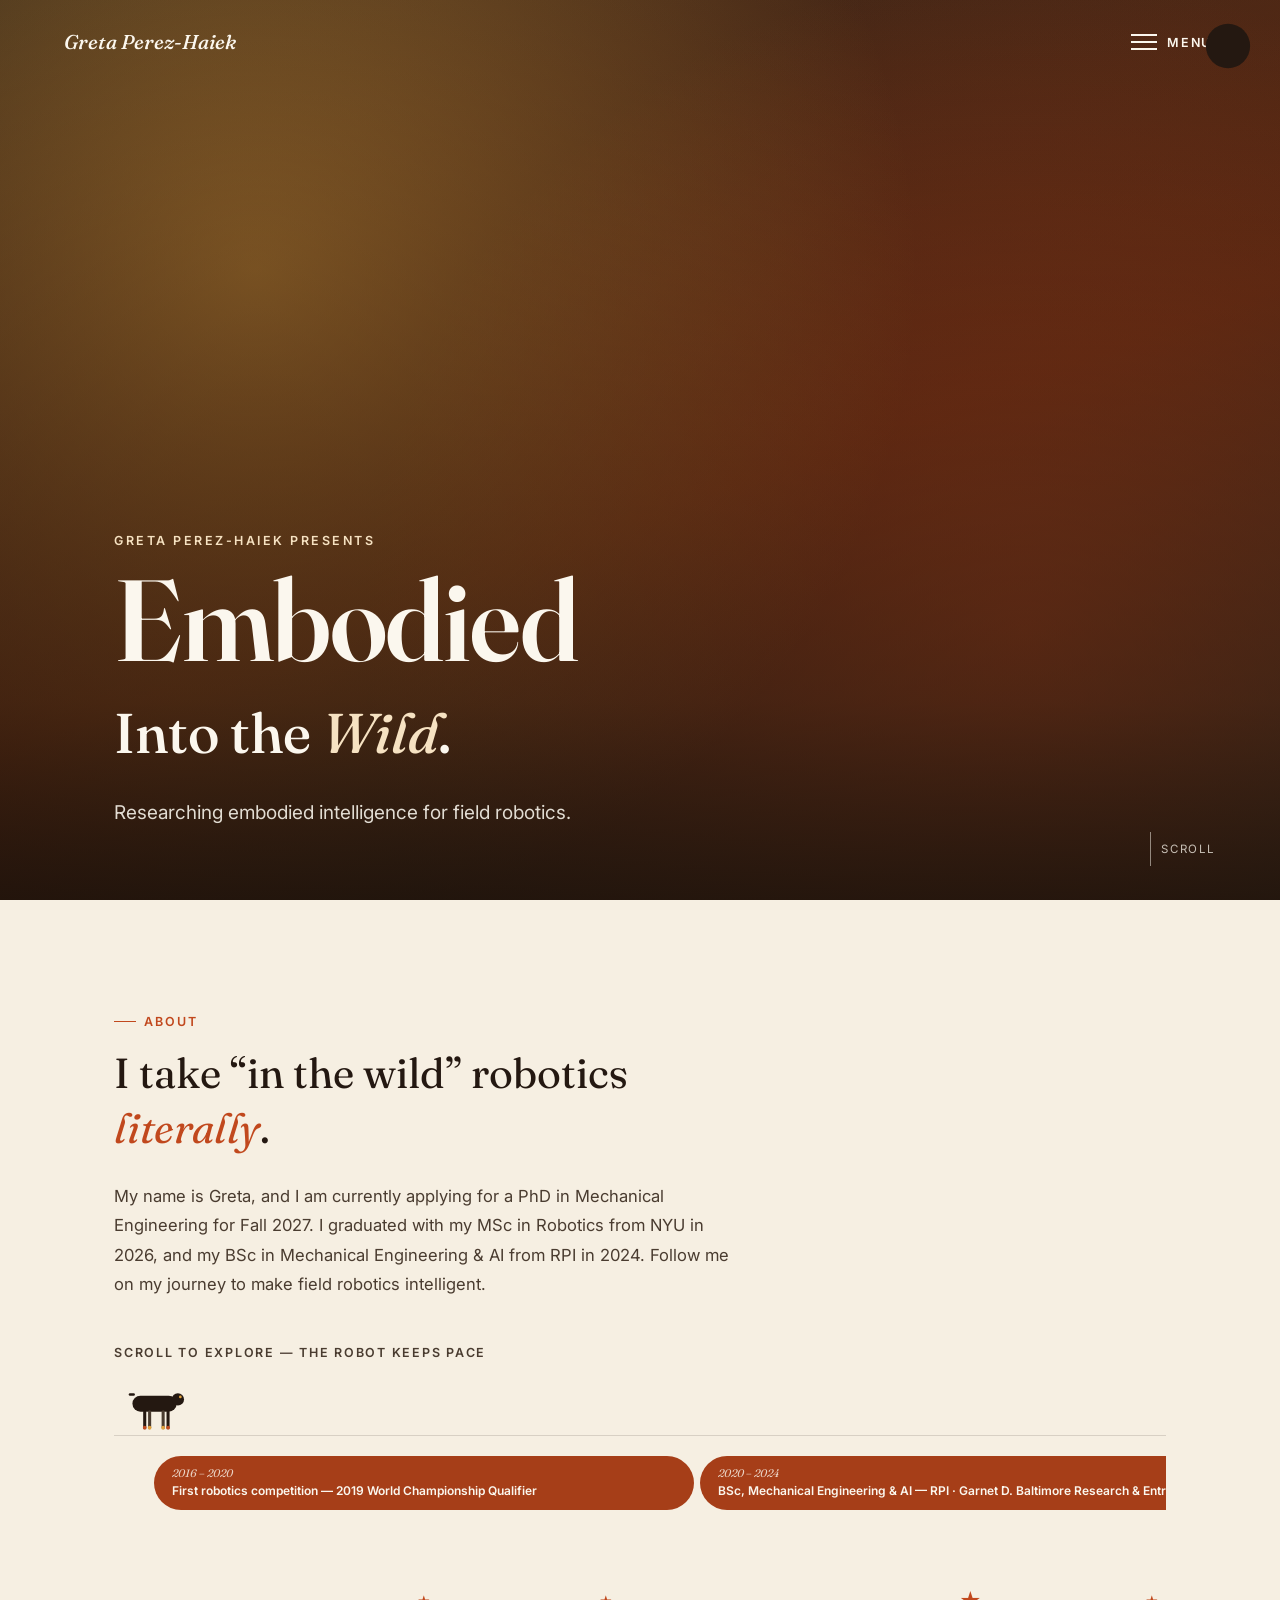
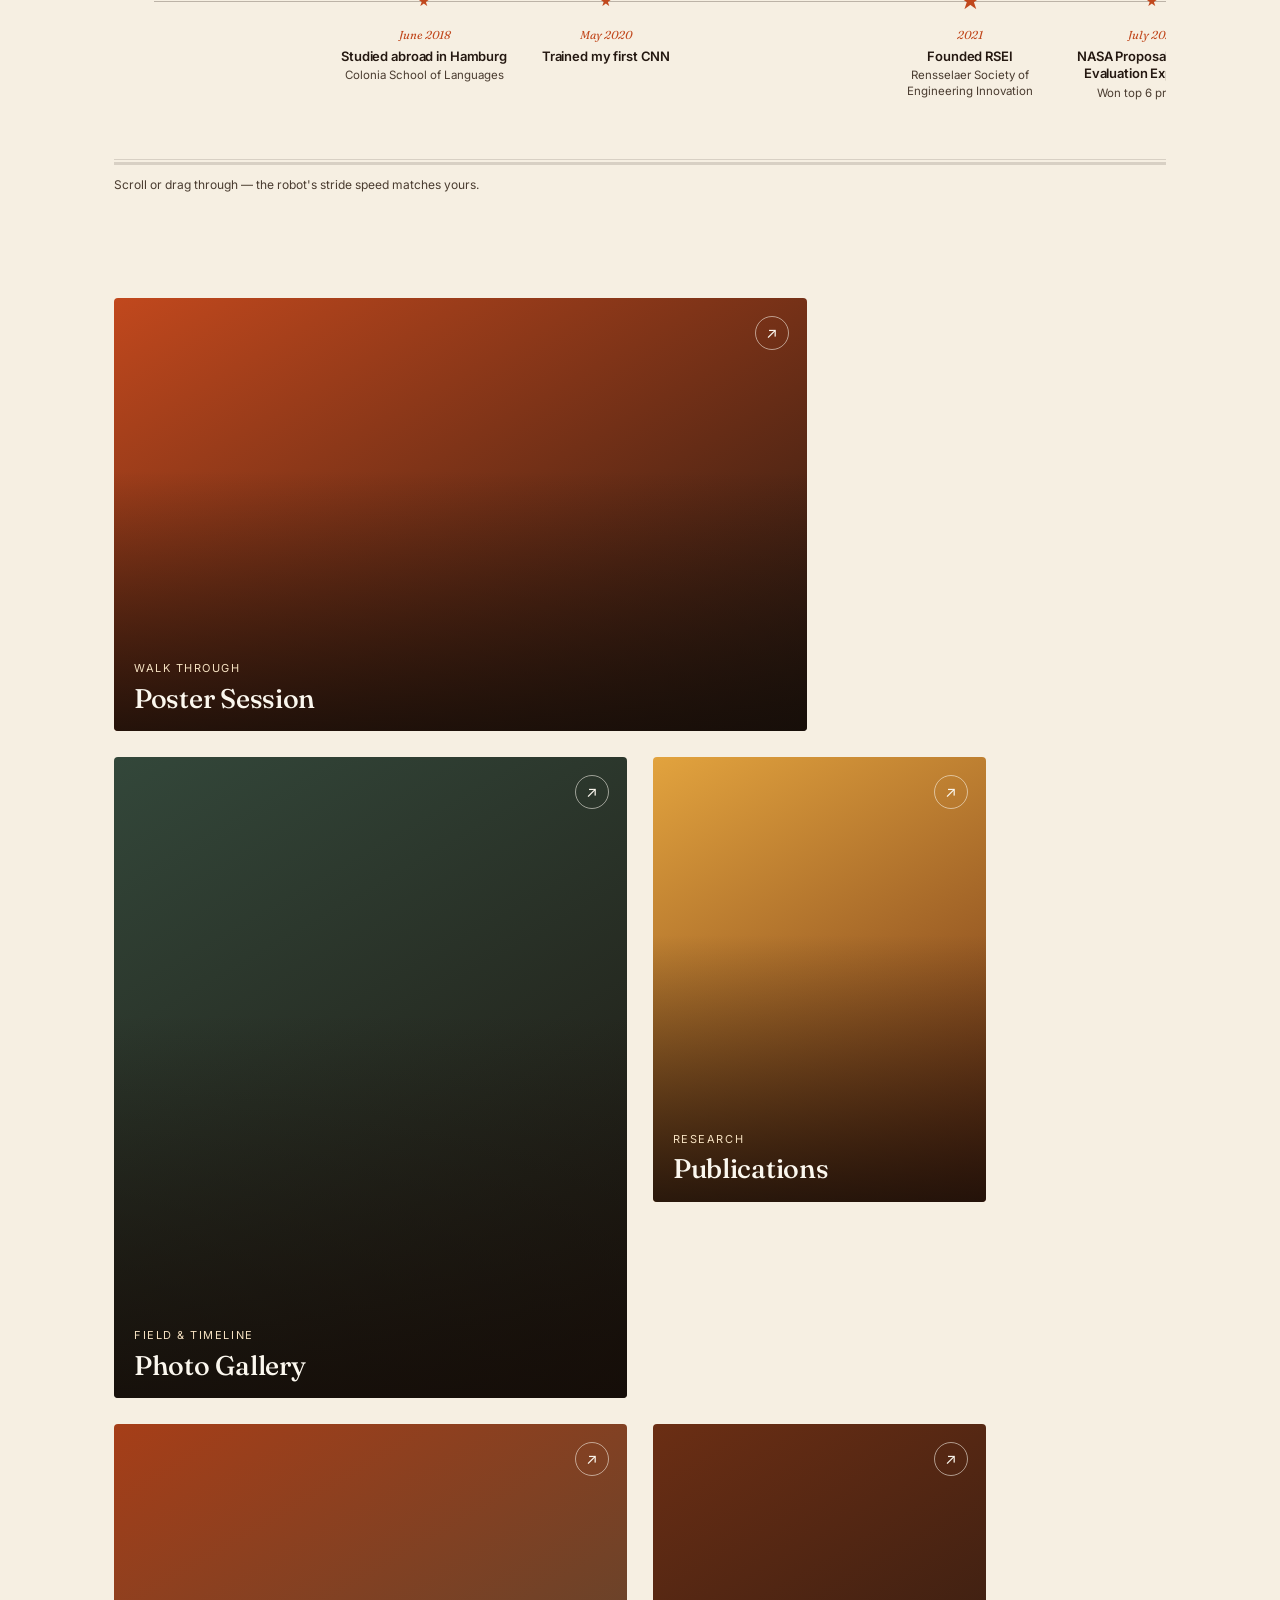
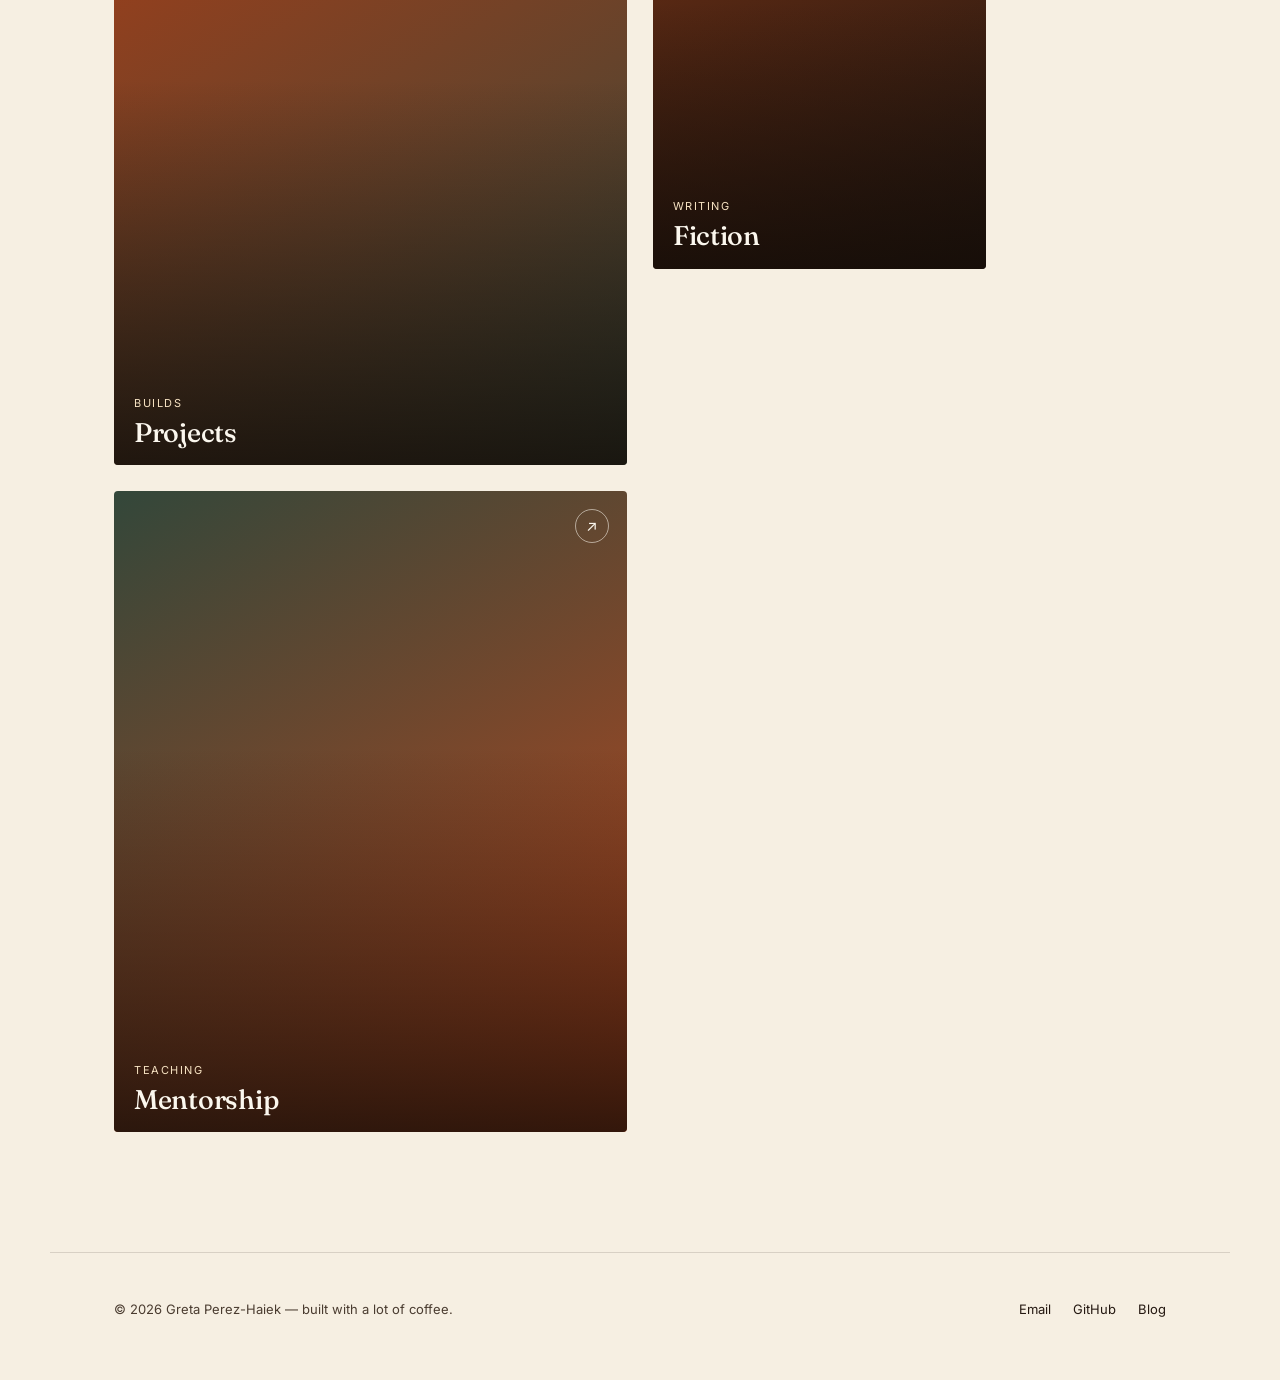
==== index.html @ b145aa8b "Remove research-focus sentence from About bio paragraph" ====
<!doctype html>
<html lang="en">
<head>
<meta charset="utf-8" />
<meta name="viewport" content="width=device-width, initial-scale=1" />
<title>Greta Perez-Haiek — Robotics &amp; Art</title>
<meta name="description" content="Robotics engineer and artist. Poster session, publications, projects, fiction, mentorship, and a field-photo timeline." />
<link rel="preconnect" href="https://fonts.googleapis.com" />
<link rel="preconnect" href="https://fonts.gstatic.com" crossorigin />
<link href="https://fonts.googleapis.com/css2?family=Fraunces:ital,opsz,wght@0,9..144,300;0,9..144,500;0,9..144,600;1,9..144,400;1,9..144,500&family=Inter:wght@400;500;600&display=swap" rel="stylesheet" />
<link rel="stylesheet" href="assets/css/style.css" />
</head>
<body class="on-dark">

  <header class="topbar">
    <a class="wordmark" href="index.html">Greta Perez-Haiek</a>
    <button class="menu-btn" aria-label="Toggle menu">
      <span class="bars"><span></span><span></span><span></span></span>
      Menu
    </button>
  </header>

  <nav class="overlay-nav" aria-label="Primary">
    <ul class="overlay-nav-list">
      <li><a href="index.html"><span class="num">01</span> Home</a></li>
      <li><a href="poster-session.html"><span class="num">02</span> Poster Session</a></li>
      <li><a href="publications.html"><span class="num">03</span> Publications</a></li>
      <li><a href="projects.html"><span class="num">04</span> Projects</a></li>
      <li><a href="fiction.html"><span class="num">05</span> Fiction</a></li>
      <li><a href="mentorship.html"><span class="num">06</span> Mentorship</a></li>
      <li><a href="blog.html"><span class="num">07</span> Blog</a></li>
      <li><a href="gallery.html"><span class="num">08</span> Photo Gallery</a></li>
    </ul>
    <div class="overlay-nav-foot">
      <span>&copy; <span class="js-year"></span> Greta Perez-Haiek</span>
      <a href="mailto:greta.perezhaiek@gmail.com">greta.perezhaiek@gmail.com</a>
    </div>
  </nav>

  <section class="hero">
    <div class="hero-bg">
      <!-- Drop your action reel in at assets/video/reel.mp4 and it plays automatically.
           Until then, an animated placeholder gradient fills this space.
           See assets/video/README.md for specs. -->
      <video autoplay muted loop playsinline poster="assets/img/hero-poster.jpg">
        <source src="assets/video/reel.mp4" type="video/mp4" />
      </video>
      <div class="kenburns"></div>
    </div>
    <div class="hero-inner">
      <div class="hero-eyebrow">Greta Perez-Haiek presents</div>
      <h1 class="hero-embodied">Embodied</h1>
      <p class="hero-cycle-line">Into the <span class="cycle-word" data-words="Wild,Deep,Past,Future">Wild</span>.</p>
      <p class="hero-sub">Researching embodied intelligence for field robotics.</p>
    </div>
    <div class="scroll-cue"><span class="line"></span> Scroll</div>
  </section>

  <section class="statement">
    <div class="eyebrow reveal">About</div>
    <blockquote class="reveal">
      I take &ldquo;in the wild&rdquo; robotics <em>literally</em>.
    </blockquote>
    <p class="statement-body reveal">
      My name is Greta, and I am currently applying for a PhD in Mechanical Engineering for Fall 2027.
      I graduated with my MSc in Robotics from NYU in 2026, and my BSc in Mechanical
      Engineering &amp; AI from RPI in 2024. Follow me on my journey to make field robotics intelligent.
    </p>
    <div class="tl-caption reveal">Scroll to explore — the robot keeps pace</div>

    <div class="h-timeline reveal">
      <div class="robot-lane" aria-hidden="true">
        <div class="robot-pos" id="tl-robot-pos">
          <svg class="robot" id="tl-robot" viewBox="0 0 140 80" width="86" height="50">
            <rect class="rb-torso" x="30" y="20" width="72" height="26" rx="13"></rect>
            <circle class="rb-head" cx="104" cy="26" r="10"></circle>
            <circle class="rb-eye" cx="108" cy="22" r="2.2"></circle>
            <rect class="rb-antenna" x="24" y="16" width="10" height="4" rx="2"></rect>
            <g class="rb-leg rb-leg-1" style="transform-origin:50px 46px">
              <line x1="50" y1="46" x2="50" y2="72"></line>
              <circle class="rb-foot" cx="50" cy="72" r="3"></circle>
            </g>
            <g class="rb-leg rb-leg-2" style="transform-origin:88px 46px">
              <line x1="88" y1="46" x2="88" y2="72"></line>
              <circle class="rb-foot" cx="88" cy="72" r="3"></circle>
            </g>
            <g class="rb-leg rb-leg-3" style="transform-origin:58px 46px">
              <line x1="58" y1="46" x2="58" y2="72"></line>
              <circle class="rb-foot rb-foot-dim" cx="58" cy="72" r="3"></circle>
            </g>
            <g class="rb-leg rb-leg-4" style="transform-origin:80px 46px">
              <line x1="80" y1="46" x2="80" y2="72"></line>
              <circle class="rb-foot rb-foot-dim" cx="80" cy="72" r="3"></circle>
            </g>
          </svg>
        </div>
      </div>

      <div class="h-scroll" id="tl-hscroll" tabindex="0" aria-label="Career timeline — scroll horizontally">
        <div class="h-track">
          <div class="ht-axis-line"></div>

          <div class="ht-phase" style="grid-column:1 / span 3">
            <span class="ht-phase-date">2016 – 2020</span>
            First robotics competition — 2019 World Championship Qualifier
          </div>

          <span class="ht-dot" style="grid-column:2">&#9733;</span>
          <div class="ht-copy" style="grid-column:2">
            <span class="ht-date">June 2018</span>
            <h4 class="ht-title">Studied abroad in Hamburg</h4>
            <p class="ht-note">Colonia School of Languages</p>
          </div>

          <span class="ht-dot" style="grid-column:3">&#9733;</span>
          <div class="ht-copy" style="grid-column:3">
            <span class="ht-date">May 2020</span>
            <h4 class="ht-title">Trained my first CNN</h4>
          </div>

          <div class="ht-phase" style="grid-column:4 / span 6">
            <span class="ht-phase-date">2020 – 2024</span>
            BSc, Mechanical Engineering &amp; AI — RPI · Garnet D. Baltimore Research &amp; Entrepreneurship Scholar
          </div>

          <span class="ht-dot is-star-lg" style="grid-column:5">&#9733;</span>
          <div class="ht-copy" style="grid-column:5">
            <span class="ht-date">2021</span>
            <h4 class="ht-title">Founded RSEI</h4>
            <p class="ht-note">Rensselaer Society of Engineering Innovation</p>
          </div>

          <span class="ht-dot" style="grid-column:6">&#9733;</span>
          <div class="ht-copy" style="grid-column:6">
            <span class="ht-date">July 2021</span>
            <h4 class="ht-title">NASA Proposal Writing &amp; Evaluation Experience</h4>
            <p class="ht-note">Won top 6 proposals</p>
          </div>

          <span class="ht-dot" style="grid-column:7">&#9733;</span>
          <div class="ht-copy" style="grid-column:7">
            <span class="ht-date">Jan 2022 – Dec 2023</span>
            <h4 class="ht-title">Undergrad Researcher</h4>
            <p class="ht-note">Rensselaer Center for Modelling, Simulation &amp; Imaging in Medicine</p>
          </div>

          <span class="ht-dot is-star-sm" style="grid-column:8">&#9733;</span>
          <div class="ht-copy" style="grid-column:8">
            <span class="ht-date">2022</span>
            <h4 class="ht-title">RSEI Presidency</h4>
          </div>

          <span class="ht-dot" style="grid-column:9">&#9733;</span>
          <div class="ht-copy" style="grid-column:9">
            <span class="ht-date">Jan – May 2023</span>
            <h4 class="ht-title">Studied abroad in Barcelona</h4>
            <p class="ht-note">Robotics Intern, Institute for Advanced Architecture of Catalonia</p>
          </div>

          <div class="ht-phase" style="grid-column:10 / span 7">
            <span class="ht-phase-date">2024 – 2026</span>
            MSc, Robotics — NYU · HITEC / Ford Fund / Hispanic Fund Scholar. Applied Dynamics &amp; Optimization Lab ('24–25); Lab for Autonomous &amp; Intelligent Robotics ('26)
          </div>

          <span class="ht-dot" style="grid-column:11">&#9733;</span>
          <div class="ht-copy" style="grid-column:11">
            <span class="ht-date">Sept 2024</span>
            <h4 class="ht-title">NLP Data Scientist</h4>
            <p class="ht-note">StoryForge</p>
          </div>

          <span class="ht-dot" style="grid-column:12">&#9733;</span>
          <div class="ht-copy" style="grid-column:12">
            <span class="ht-date">2024</span>
            <h4 class="ht-title">Live-In Advisorship — RSEI</h4>
          </div>

          <div class="ht-phase lane2 is-ongoing" style="grid-column:13 / span 7">
            <span class="ht-phase-date">2024 – present</span>
            Alumni Board of Directors — RSEI
          </div>

          <span class="ht-dot is-emoji" style="grid-column:14">&#128214;</span>
          <div class="ht-copy" style="grid-column:14">
            <span class="ht-date">June 2025</span>
            <h4 class="ht-title">Worked at a bookstore</h4>
          </div>

          <span class="ht-dot" style="grid-column:15">&#9733;</span>
          <div class="ht-copy" style="grid-column:15">
            <span class="ht-date">June 2025</span>
            <h4 class="ht-title">Deep Tech Analyst</h4>
            <p class="ht-note">NYU Stern Endless Frontier Labs</p>
          </div>

          <span class="ht-dot" style="grid-column:16">&#9733;</span>
          <div class="ht-copy" style="grid-column:16">
            <span class="ht-date">Dec 2025</span>
            <h4 class="ht-title">NYU CREI Inauguration</h4>
            <p class="ht-note">Poster presentation</p>
          </div>

          <span class="ht-dot" style="grid-column:17">&#9733;</span>
          <div class="ht-copy" style="grid-column:17">
            <span class="ht-date">June 2026</span>
            <h4 class="ht-title">Malta</h4>
            <p class="ht-note">Intelligence for Marine Archaeology Mission</p>
          </div>

          <span class="ht-dot is-emoji" style="grid-column:18">&#128026;</span>
          <div class="ht-copy" style="grid-column:18">
            <span class="ht-date">July 2026</span>
            <h4 class="ht-title">Completed the Camino de Santiago</h4>
            <p class="ht-note">128 km</p>
          </div>

          <span class="ht-dot is-emoji is-final" style="grid-column:19">&#127891;</span>
          <div class="ht-copy is-final" style="grid-column:19">
            <span class="ht-date">Now</span>
            <h4 class="ht-title">Applying for my PhD in Robotics!!</h4>
          </div>
        </div>
      </div>

      <div class="h-progress"><div class="h-progress-fill" id="tl-progress-fill"></div></div>
      <div class="h-hint">Scroll or drag through — the robot's stride speed matches yours.</div>
    </div>
  </section>

  <section class="work-grid reveal-stagger">
    <a class="work-tile wide reveal" style="--tc1:#c1481d;--tc2:#241811" href="poster-session.html">
      <div class="tile-bg"></div>
      <span class="tile-arrow">&#8599;</span>
      <div class="tile-label">
        <span class="tile-eyebrow">Walk through</span>
        <h3 class="tile-title">Poster Session</h3>
      </div>
    </a>
    <a class="work-tile reveal" style="--tc1:#33473a;--tc2:#1b140e" href="gallery.html">
      <div class="tile-bg"></div>
      <span class="tile-arrow">&#8599;</span>
      <div class="tile-label">
        <span class="tile-eyebrow">Field &amp; timeline</span>
        <h3 class="tile-title">Photo Gallery</h3>
      </div>
    </a>
    <a class="work-tile narrow reveal" style="--tc1:#e2a33e;--tc2:#6b2e14" href="publications.html">
      <div class="tile-bg"></div>
      <span class="tile-arrow">&#8599;</span>
      <div class="tile-label">
        <span class="tile-eyebrow">Research</span>
        <h3 class="tile-title">Publications</h3>
      </div>
    </a>
    <a class="work-tile reveal" style="--tc1:#a63e18;--tc2:#33473a" href="projects.html">
      <div class="tile-bg"></div>
      <span class="tile-arrow">&#8599;</span>
      <div class="tile-label">
        <span class="tile-eyebrow">Builds</span>
        <h3 class="tile-title">Projects</h3>
      </div>
    </a>
    <a class="work-tile narrow reveal" style="--tc1:#6b2e14;--tc2:#241811" href="fiction.html">
      <div class="tile-bg"></div>
      <span class="tile-arrow">&#8599;</span>
      <div class="tile-label">
        <span class="tile-eyebrow">Writing</span>
        <h3 class="tile-title">Fiction</h3>
      </div>
    </a>
    <a class="work-tile reveal" style="--tc1:#33473a;--tc2:#c1481d" href="mentorship.html">
      <div class="tile-bg"></div>
      <span class="tile-arrow">&#8599;</span>
      <div class="tile-label">
        <span class="tile-eyebrow">Teaching</span>
        <h3 class="tile-title">Mentorship</h3>
      </div>
    </a>
  </section>

  <footer class="site-footer">
    <span>&copy; <span class="js-year"></span> Greta Perez-Haiek — built with a lot of coffee.</span>
    <span class="footer-links">
      <a href="mailto:greta.perezhaiek@gmail.com">Email</a>
      <a href="https://github.com/mythicane">GitHub</a>
      <a href="blog.html">Blog</a>
    </span>
  </footer>

  <script src="assets/js/main.js"></script>
</body>
</html>
---- assets/css/style.css ----
/* ============================================================
   Design system — warm, editorial, gallery-like.
   Restrained palette (cream + ink + one rust accent), large
   expressive serif display type, generous whitespace.
   ============================================================ */

:root {
  --cream: #f6efe2;
  --paper: #fbf7ee;
  --ink: #241811;
  --ink-soft: #4a3c30;
  --rust: #c1481d;
  --rust-dim: #a63e18;
  --amber: #e2a33e;
  --forest: #33473a;
  --line: rgba(36, 24, 17, 0.14);
  --line-strong: rgba(36, 24, 17, 0.28);

  --font-display: "Fraunces", "Iowan Old Style", "Palatino Linotype", serif;
  --font-body: "Inter", -apple-system, BlinkMacSystemFont, "Segoe UI", sans-serif;

  --container: 1180px;
  --gutter: clamp(20px, 5vw, 64px);
}

@media (prefers-color-scheme: dark) {
  :root {
    --cream: #1b140e;
    --paper: #211812;
    --ink: #f3e9db;
    --ink-soft: #cdbaa4;
    --line: rgba(243, 233, 219, 0.14);
    --line-strong: rgba(243, 233, 219, 0.28);
  }
}

/* ---------- reset ---------- */

* { box-sizing: border-box; }
html { scroll-behavior: smooth; }

body {
  margin: 0;
  background: var(--cream);
  color: var(--ink);
  font-family: var(--font-body);
  font-size: 16px;
  line-height: 1.6;
  -webkit-font-smoothing: antialiased;
}

img { max-width: 100%; display: block; }
a { color: inherit; }

h1, h2, h3, h4 {
  font-family: var(--font-display);
  font-weight: 500;
  line-height: 1.08;
  margin: 0 0 0.4em;
  letter-spacing: -0.01em;
}

.eyebrow {
  font-family: var(--font-body);
  font-size: 12.5px;
  font-weight: 600;
  text-transform: uppercase;
  letter-spacing: 0.16em;
  color: var(--rust);
  display: inline-flex;
  align-items: center;
  gap: 8px;
  margin-bottom: 14px;
}
.eyebrow::before {
  content: "";
  width: 22px;
  height: 1px;
  background: var(--rust);
  display: inline-block;
}

.wrap {
  max-width: var(--container);
  margin: 0 auto;
  padding-left: var(--gutter);
  padding-right: var(--gutter);
}

/* ---------- top bar / overlay menu ---------- */

.topbar {
  position: fixed;
  top: 0;
  left: 0;
  right: 0;
  z-index: 100;
  display: flex;
  align-items: center;
  justify-content: space-between;
  padding: 26px var(--gutter);
  mix-blend-mode: normal;
}

.wordmark {
  font-family: var(--font-display);
  font-style: italic;
  font-size: 20px;
  font-weight: 500;
  text-decoration: none;
  color: var(--paper-contrast, var(--ink));
  z-index: 210;
  position: relative;
}
body.on-dark .wordmark { color: #fbf7ee; }

.menu-btn {
  z-index: 210;
  position: relative;
  background: none;
  border: none;
  cursor: pointer;
  display: flex;
  align-items: center;
  gap: 10px;
  font-family: var(--font-body);
  font-size: 12.5px;
  font-weight: 600;
  letter-spacing: 0.14em;
  text-transform: uppercase;
  color: inherit;
  padding: 8px 4px;
}
body.on-dark .menu-btn { color: #fbf7ee; }

.menu-btn .bars {
  width: 26px;
  height: 16px;
  position: relative;
}
.menu-btn .bars span {
  position: absolute;
  left: 0;
  width: 100%;
  height: 1.5px;
  background: currentColor;
  transition: transform 0.35s ease, opacity 0.25s ease, top 0.35s ease;
}
.menu-btn .bars span:nth-child(1) { top: 0; }
.menu-btn .bars span:nth-child(2) { top: 7px; }
.menu-btn .bars span:nth-child(3) { top: 14px; }

.nav-open .menu-btn .bars span:nth-child(1) { top: 7px; transform: rotate(45deg); }
.nav-open .menu-btn .bars span:nth-child(2) { opacity: 0; }
.nav-open .menu-btn .bars span:nth-child(3) { top: 7px; transform: rotate(-45deg); }

.overlay-nav {
  position: fixed;
  inset: 0;
  z-index: 200;
  background: var(--ink);
  color: var(--paper);
  display: flex;
  flex-direction: column;
  justify-content: center;
  padding: 0 var(--gutter);
  clip-path: circle(2% at calc(100% - 52px) 46px);
  transition: clip-path 0.6s cubic-bezier(.6,0,.2,1);
  pointer-events: none;
}
.nav-open .overlay-nav {
  clip-path: circle(150% at calc(100% - 52px) 46px);
  pointer-events: auto;
}

.overlay-nav-list {
  list-style: none;
  margin: 0;
  padding: 0;
}
.overlay-nav-list li {
  border-top: 1px solid rgba(251, 247, 238, 0.14);
  overflow: hidden;
}
.overlay-nav-list li:last-child { border-bottom: 1px solid rgba(251, 247, 238, 0.14); }

.overlay-nav-list a {
  display: flex;
  align-items: baseline;
  gap: 18px;
  padding: 16px 4px;
  text-decoration: none;
  font-family: var(--font-display);
  font-size: clamp(28px, 6vw, 54px);
  font-weight: 500;
  color: var(--paper);
  opacity: 0.5;
  transform: translateY(14px);
  transition: opacity 0.3s ease, transform 0.3s ease, color 0.2s ease, padding 0.2s ease;
}
.nav-open .overlay-nav-list a {
  opacity: 1;
  transform: translateY(0);
}
.overlay-nav-list a:hover,
.overlay-nav-list a.current {
  color: var(--amber);
  padding-left: 16px;
}
.overlay-nav-list .num {
  font-family: var(--font-body);
  font-size: 12px;
  color: rgba(251, 247, 238, 0.45);
  font-weight: 600;
}

.overlay-nav-foot {
  position: absolute;
  bottom: 34px;
  left: var(--gutter);
  right: var(--gutter);
  display: flex;
  justify-content: space-between;
  font-size: 12.5px;
  color: rgba(251, 247, 238, 0.55);
  letter-spacing: 0.04em;
}
.overlay-nav-foot a { text-decoration: none; color: inherit; }
.overlay-nav-foot a:hover { color: var(--amber); }

/* ---------- hero ---------- */

.hero {
  position: relative;
  min-height: 100vh;
  display: flex;
  flex-direction: column;
  justify-content: flex-end;
  overflow: hidden;
  color: #fbf7ee;
  background: linear-gradient(135deg, #6b2e14, #c1481d 45%, #e2a33e 100%);
}

.hero-bg {
  position: absolute;
  inset: 0;
  z-index: 0;
}

.hero-bg video,
.hero-bg .kenburns {
  position: absolute;
  inset: 0;
  width: 100%;
  height: 100%;
  object-fit: cover;
}

/* Ken-Burns placeholder reel: swap for real footage — see /assets/video/README.md */
.hero-bg .kenburns {
  background-image:
    radial-gradient(circle at 20% 30%, rgba(226,163,62,0.55), transparent 55%),
    radial-gradient(circle at 80% 70%, rgba(193,72,29,0.6), transparent 55%),
    linear-gradient(160deg, #3a2a1c, #6b2e14 55%, #33473a 120%);
  animation: kenburns 22s ease-in-out infinite alternate;
}
@keyframes kenburns {
  0%   { transform: scale(1) translate(0, 0); }
  100% { transform: scale(1.14) translate(-2%, -3%); }
}

.hero-bg::after {
  content: "";
  position: absolute;
  inset: 0;
  background: linear-gradient(180deg, rgba(24,15,9,0.15) 0%, rgba(24,15,9,0.55) 78%, rgba(24,15,9,0.85) 100%);
}

.hero-inner {
  position: relative;
  z-index: 1;
  padding: 0 var(--gutter) 72px;
  max-width: var(--container);
  margin: 0 auto;
  width: 100%;
}

.hero-eyebrow {
  font-size: 12.5px;
  font-weight: 600;
  text-transform: uppercase;
  letter-spacing: 0.2em;
  color: #f6e2c2;
  margin-bottom: 18px;
}

.hero h1 {
  font-size: clamp(44px, 9vw, 118px);
  color: #fbf7ee;
  margin: 0 0 18px;
}
.hero h1 em {
  color: #f6e2c2;
  font-style: italic;
}

@keyframes heroLineIn {
  to { opacity: 1; transform: translateY(0); }
}

.hero-embodied {
  font-size: clamp(84px, 18vw, 240px);
  line-height: 0.88;
  font-weight: 600;
  color: #fbf7ee;
  margin: 0 0 6px;
  opacity: 0;
  transform: translateY(24px);
  animation: heroLineIn 1s cubic-bezier(.2,.7,.2,1) forwards;
  animation-delay: 0.1s;
}

.hero-cycle-line {
  font-family: var(--font-display);
  font-size: clamp(26px, 5vw, 56px);
  font-weight: 500;
  color: #fbf7ee;
  margin: 0 0 20px;
  opacity: 0;
  transform: translateY(24px);
  animation: heroLineIn 1s cubic-bezier(.2,.7,.2,1) forwards;
  animation-delay: 0.4s;
}

.cycle-word {
  display: inline-block;
  color: #f6e2c2;
  font-style: italic;
  transition: opacity 0.32s ease, transform 0.32s ease;
}
.cycle-word.swap {
  opacity: 0;
  transform: translateY(10px);
}

.hero p.hero-sub {
  max-width: 46ch;
  font-size: clamp(15px, 1.6vw, 19px);
  color: rgba(251, 247, 238, 0.88);
  margin: 0;
  opacity: 0;
  animation: heroLineIn 0.9s cubic-bezier(.2,.7,.2,1) forwards;
  animation-delay: 0.7s;
}

.scroll-cue {
  position: absolute;
  right: var(--gutter);
  bottom: 34px;
  z-index: 1;
  display: flex;
  align-items: center;
  gap: 10px;
  font-size: 11.5px;
  letter-spacing: 0.14em;
  text-transform: uppercase;
  color: rgba(251, 247, 238, 0.75);
}
.scroll-cue .line {
  width: 1px;
  height: 34px;
  background: rgba(251, 247, 238, 0.5);
  position: relative;
  overflow: hidden;
}
.scroll-cue .line::after {
  content: "";
  position: absolute;
  top: -100%;
  left: 0;
  width: 100%;
  height: 100%;
  background: #f6e2c2;
  animation: cue 1.8s ease-in-out infinite;
}
@keyframes cue {
  0% { top: -100%; }
  60% { top: 100%; }
  100% { top: 100%; }
}

/* ---------- page hero (inner pages, no video) ---------- */

.page-hero {
  padding: 168px var(--gutter) 64px;
  max-width: var(--container);
  margin: 0 auto;
  border-bottom: 1px solid var(--line);
}
.page-hero h1 { font-size: clamp(38px, 6.4vw, 74px); }
.page-hero .lede {
  max-width: 62ch;
  color: var(--ink-soft);
  font-size: clamp(15px, 1.4vw, 18px);
  margin-top: 10px;
}

/* ---------- statement / intro section ---------- */

.statement {
  padding: 104px var(--gutter);
  max-width: var(--container);
  margin: 0 auto;
}
.statement blockquote {
  margin: 0;
  font-family: var(--font-display);
  font-weight: 400;
  font-size: clamp(24px, 3.6vw, 42px);
  line-height: 1.32;
  max-width: 20ch;
}
.statement blockquote em { color: var(--rust); font-style: italic; }
.statement .statement-body {
  margin-top: 26px;
  color: var(--ink-soft);
  font-size: clamp(15px, 1.3vw, 17px);
  line-height: 1.75;
  max-width: 62ch;
}
.statement .statement-meta {
  margin-top: 28px;
  display: flex;
  gap: 12px 16px;
  flex-wrap: wrap;
  max-width: 62ch;
}
.statement .statement-meta span {
  font-size: 12px;
  font-weight: 600;
  text-transform: uppercase;
  letter-spacing: 0.06em;
  color: var(--ink-soft);
  border: 1px solid var(--line-strong);
  border-radius: 100px;
  padding: 7px 13px;
}

/* ---------- career timeline (About section) — horizontal, scroll-driven ---------- */

.tl-caption {
  margin-top: 44px;
  font-size: 12.5px;
  font-weight: 600;
  text-transform: uppercase;
  letter-spacing: 0.14em;
  color: var(--ink-soft);
}

.h-timeline {
  margin-top: 16px;
  max-width: 100%;
}

/* -- robot -- */

.robot-lane {
  position: relative;
  height: 62px;
  overflow: hidden;
  margin-bottom: -6px;
}
.robot-pos {
  position: absolute;
  left: 0;
  top: 4px;
  will-change: transform;
}
.robot {
  display: block;
  will-change: transform;
}
.rb-torso, .rb-head, .rb-antenna { fill: var(--ink); }
.rb-eye { fill: var(--amber); }
.rb-leg line { stroke: var(--ink); stroke-width: 5; stroke-linecap: round; }
.rb-leg-3 line, .rb-leg-4 line { stroke: var(--ink-soft); }
.rb-foot { fill: var(--rust); }
.rb-foot-dim { fill: var(--amber); }

/* -- horizontal scroll track -- */

.h-scroll {
  overflow-x: auto;
  overflow-y: hidden;
  cursor: grab;
  -ms-overflow-style: none;
  scrollbar-width: none;
  border-top: 1px solid var(--line);
  border-bottom: 1px solid var(--line);
}
.h-scroll::-webkit-scrollbar { display: none; }
.h-scroll.grabbing { cursor: grabbing; user-select: none; }

.h-track {
  display: grid;
  grid-template-columns: repeat(19, 176px);
  grid-template-rows: auto auto 26px auto;
  column-gap: 6px;
  row-gap: 12px;
  padding: 20px 40px 26px;
  width: max-content;
  position: relative;
}

.ht-axis-line {
  grid-row: 3;
  grid-column: 1 / -1;
  align-self: center;
  height: 1px;
  background: var(--line-strong);
}

/* Phase (multi-year) entries span several columns as a capsule bar, so
   duration reads as a span across the points it overlaps, not a point. */
.ht-phase {
  grid-row: 1;
  align-self: center;
  background: var(--rust-dim);
  color: #fbf7ee;
  border-radius: 100px;
  padding: 10px 18px;
  font-size: 12px;
  font-weight: 600;
  line-height: 1.4;
}
.ht-phase.lane2 { grid-row: 2; background: var(--forest); }
.ht-phase .ht-phase-date {
  display: block;
  font-family: var(--font-display);
  font-style: italic;
  font-weight: 400;
  opacity: 0.8;
  font-size: 11px;
  margin-bottom: 2px;
}
/* Open-ended ("...-present") phases fade out at the trailing edge instead
   of a hard stop, to signal the span is still ongoing. */
.ht-phase.is-ongoing {
  background: linear-gradient(to right, var(--forest) 80%, transparent);
  border-radius: 100px 4px 4px 100px;
}

/* Marker and copy are genuine direct children of .h-track (each carries
   its own inline grid-column) rather than being grid-placed through a
   `display:contents` wrapper — that pattern is unreliable across browsers
   when combined with Grid item promotion, so we avoid it entirely. */
.ht-dot {
  grid-row: 3;
  align-self: center;
  justify-self: center;
  font-size: 13px;
  line-height: 1;
  color: var(--rust);
}
.ht-dot.is-star-lg { font-size: 22px; }
.ht-dot.is-star-sm { font-size: 9px; }
.ht-dot.is-emoji { font-size: 16px; }
.ht-dot.is-final { font-size: 20px; }

.ht-copy {
  grid-row: 4;
  text-align: center;
  padding: 0 4px;
}
.ht-copy .ht-date {
  font-family: var(--font-display);
  font-style: italic;
  color: var(--rust);
  font-size: 11.5px;
  display: block;
  margin-bottom: 3px;
}
.ht-copy .ht-title {
  font-family: var(--font-body);
  font-weight: 600;
  font-size: 13px;
  color: var(--ink);
  margin: 0 0 2px;
  line-height: 1.35;
}
.ht-copy.is-final .ht-title { font-size: 14.5px; color: var(--rust); }
.ht-copy .ht-note {
  font-size: 11.5px;
  color: var(--ink-soft);
  margin: 0;
  line-height: 1.4;
}

/* -- progress + hint -- */

.h-progress {
  height: 3px;
  background: var(--line);
  margin-top: 2px;
}
.h-progress-fill {
  height: 100%;
  width: 0%;
  background: var(--rust);
}
.h-hint {
  margin-top: 10px;
  font-size: 12px;
  color: var(--ink-soft);
}

/* ---------- reveal-on-scroll ---------- */

.reveal {
  opacity: 0;
  transform: translateY(28px);
  transition: opacity 0.7s cubic-bezier(.2,.7,.2,1), transform 0.7s cubic-bezier(.2,.7,.2,1);
}
.reveal.in-view { opacity: 1; transform: translateY(0); }
.reveal-stagger.in-view > * { transition-delay: calc(var(--i, 0) * 90ms); }

/* ---------- selected work — asymmetric gallery grid ---------- */

.work-grid {
  padding: 0 var(--gutter) 120px;
  max-width: var(--container);
  margin: 0 auto;
  display: grid;
  grid-template-columns: repeat(6, 1fr);
  gap: clamp(14px, 2vw, 26px);
}

.work-tile {
  position: relative;
  border-radius: 4px;
  overflow: hidden;
  text-decoration: none;
  color: #fbf7ee;
  display: block;
  aspect-ratio: 4 / 5;
  grid-column: span 3;
}
.work-tile.wide { grid-column: span 4; aspect-ratio: 16/10; }
.work-tile.narrow { grid-column: span 2; aspect-ratio: 3/4; }

.work-tile .tile-bg {
  position: absolute;
  inset: 0;
  background: linear-gradient(150deg, var(--tc1, #33473a), var(--tc2, #24160c));
  transition: transform 0.7s cubic-bezier(.2,.8,.2,1);
}
.work-tile:hover .tile-bg { transform: scale(1.06); }
.work-tile::after {
  content: "";
  position: absolute;
  inset: 0;
  background: linear-gradient(180deg, rgba(20,12,7,0) 40%, rgba(20,12,7,0.82) 100%);
}
.work-tile .tile-label {
  position: absolute;
  left: 20px;
  right: 20px;
  bottom: 18px;
  z-index: 1;
}
.work-tile .tile-eyebrow {
  font-size: 11px;
  text-transform: uppercase;
  letter-spacing: 0.14em;
  color: #f6e2c2;
  margin-bottom: 6px;
  display: block;
}
.work-tile .tile-title {
  font-family: var(--font-display);
  font-size: clamp(19px, 2.2vw, 27px);
  font-weight: 500;
  margin: 0;
}
.work-tile .tile-arrow {
  position: absolute;
  top: 18px;
  right: 18px;
  z-index: 1;
  width: 34px;
  height: 34px;
  border-radius: 50%;
  border: 1px solid rgba(251,247,238,0.55);
  display: flex;
  align-items: center;
  justify-content: center;
  font-size: 15px;
  transform: rotate(0deg);
  transition: transform 0.35s ease, background 0.35s ease;
}
.work-tile:hover .tile-arrow { transform: rotate(45deg); background: rgba(251,247,238,0.15); }

@media (max-width: 760px) {
  .work-grid { grid-template-columns: repeat(2, 1fr); }
  .work-tile, .work-tile.wide, .work-tile.narrow { grid-column: span 2; aspect-ratio: 4/3; }
}

/* ---------- generic content section ---------- */

.section {
  padding: 0 var(--gutter) 120px;
  max-width: var(--container);
  margin: 0 auto;
}
.section-head {
  display: flex;
  align-items: flex-end;
  justify-content: space-between;
  gap: 24px;
  flex-wrap: wrap;
  margin-bottom: 44px;
}
.section-head h2 { font-size: clamp(28px, 4vw, 44px); }
.section-head .count {
  color: var(--ink-soft);
  font-size: 13px;
  letter-spacing: 0.04em;
}

/* ---------- entry list (Publications / Projects / Fiction / Mentorship / Blog) ---------- */

.entry-list { display: flex; flex-direction: column; }
.entry {
  display: grid;
  grid-template-columns: 120px 1fr auto;
  gap: 28px;
  align-items: start;
  padding: 34px 0;
  border-top: 1px solid var(--line);
}
.entry-list .entry:last-child { border-bottom: 1px solid var(--line); }

.entry .entry-index {
  font-family: var(--font-display);
  font-style: italic;
  font-size: 15px;
  color: var(--rust);
  padding-top: 6px;
}
.entry .entry-title {
  font-size: clamp(21px, 2.6vw, 30px);
  margin: 0 0 10px;
}
.entry .entry-desc {
  color: var(--ink-soft);
  max-width: 62ch;
  margin: 0 0 14px;
  font-size: 15px;
}
.entry .entry-tags {
  display: flex;
  gap: 8px;
  flex-wrap: wrap;
  margin-bottom: 6px;
}
.entry .tag {
  font-size: 11px;
  text-transform: uppercase;
  letter-spacing: 0.08em;
  color: var(--ink-soft);
  border: 1px solid var(--line-strong);
  border-radius: 100px;
  padding: 4px 10px;
}
.entry .entry-links {
  display: flex;
  flex-direction: column;
  gap: 10px;
  align-items: flex-end;
  padding-top: 8px;
  white-space: nowrap;
}
.entry .entry-links a {
  text-decoration: none;
  font-size: 13.5px;
  font-weight: 600;
  color: var(--ink);
  border-bottom: 1px solid var(--rust);
  padding-bottom: 2px;
}
.entry .entry-links a:hover { color: var(--rust); }
.entry .entry-links .placeholder-link {
  color: var(--ink-soft);
  border-bottom: 1px dashed var(--line-strong);
  cursor: default;
}

@media (max-width: 720px) {
  .entry { grid-template-columns: 1fr; gap: 10px; }
  .entry .entry-links { align-items: flex-start; }
}

/* ---------- Poster session (gallery walk) ---------- */

.poster-grid {
  padding: 0 var(--gutter) 120px;
  max-width: var(--container);
  margin: 0 auto;
  display: grid;
  grid-template-columns: repeat(3, 1fr);
  gap: clamp(18px, 2.4vw, 34px);
}
@media (max-width: 900px) { .poster-grid { grid-template-columns: repeat(2, 1fr); } }
@media (max-width: 560px) { .poster-grid { grid-template-columns: 1fr; } }

.poster-card {
  cursor: pointer;
  border: none;
  background: none;
  padding: 0;
  text-align: left;
  font-family: inherit;
  color: inherit;
}
.poster-frame {
  aspect-ratio: 3 / 4;
  border-radius: 3px;
  background: linear-gradient(155deg, var(--pc1, #c1481d), var(--pc2, #33473a));
  position: relative;
  overflow: hidden;
  box-shadow: 0 1px 2px rgba(0,0,0,0.06);
  transition: transform 0.4s cubic-bezier(.2,.8,.2,1), box-shadow 0.4s ease;
}
.poster-card:hover .poster-frame {
  transform: translateY(-6px);
  box-shadow: 0 22px 34px -18px rgba(36,24,17,0.45);
}
.poster-frame .poster-tag {
  position: absolute;
  top: 14px;
  left: 14px;
  font-size: 10.5px;
  text-transform: uppercase;
  letter-spacing: 0.1em;
  background: rgba(251,247,238,0.16);
  color: #fbf7ee;
  padding: 5px 9px;
  border-radius: 100px;
  backdrop-filter: blur(2px);
}
.poster-meta { padding: 14px 2px 0; }
.poster-meta .poster-title { font-family: var(--font-display); font-size: 18px; margin: 0 0 4px; }
.poster-meta .poster-sub { font-size: 12.5px; color: var(--ink-soft); }

.lightbox {
  position: fixed;
  inset: 0;
  z-index: 300;
  background: rgba(20, 13, 8, 0.92);
  display: flex;
  align-items: center;
  justify-content: center;
  padding: 40px var(--gutter);
  opacity: 0;
  pointer-events: none;
  transition: opacity 0.3s ease;
}
.lightbox.open { opacity: 1; pointer-events: auto; }
.lightbox-panel {
  max-width: 900px;
  width: 100%;
  color: #fbf7ee;
  transform: translateY(16px);
  transition: transform 0.35s ease;
}
.lightbox.open .lightbox-panel { transform: translateY(0); }
.lightbox-frame {
  aspect-ratio: 4/3;
  border-radius: 4px;
  background: linear-gradient(155deg, var(--pc1, #c1481d), var(--pc2, #33473a));
  margin-bottom: 22px;
}
.lightbox-panel h3 { font-size: clamp(22px, 3vw, 32px); margin-bottom: 8px; }
.lightbox-panel p { color: rgba(251,247,238,0.82); max-width: 68ch; }
.lightbox-close, .lightbox-prev, .lightbox-next {
  position: absolute;
  background: none;
  border: 1px solid rgba(251,247,238,0.4);
  color: #fbf7ee;
  border-radius: 50%;
  width: 42px;
  height: 42px;
  cursor: pointer;
  font-size: 18px;
  display: flex;
  align-items: center;
  justify-content: center;
}
.lightbox-close { top: 26px; right: var(--gutter); }
.lightbox-prev { left: clamp(10px, 3vw, 40px); top: 50%; transform: translateY(-50%); }
.lightbox-next { right: clamp(10px, 3vw, 40px); top: 50%; transform: translateY(-50%); }
.lightbox-close:hover, .lightbox-prev:hover, .lightbox-next:hover { border-color: #fbf7ee; }

/* ---------- Photo gallery timeline ---------- */

.timeline {
  position: relative;
  padding: 0 var(--gutter) 140px;
  max-width: var(--container);
  margin: 0 auto;
}
.timeline-axis {
  position: absolute;
  left: 50%;
  top: 0;
  bottom: 140px;
  width: 2px;
  background: var(--line);
  transform: translateX(-50%);
}
.timeline-axis-fill {
  position: absolute;
  left: 0;
  top: 0;
  width: 100%;
  height: var(--progress, 0%);
  background: var(--rust);
  transition: height 0.08s linear;
}

.timeline-entry {
  position: relative;
  display: grid;
  grid-template-columns: 1fr 60px 1fr;
  align-items: center;
  gap: 0 34px;
  padding: 56px 0;
}
.timeline-entry .tl-photo {
  aspect-ratio: 4/3;
  border-radius: 4px;
  background: linear-gradient(150deg, var(--tc1, #c1481d), var(--tc2, #33473a));
  grid-column: 1;
}
.timeline-entry .tl-copy { grid-column: 3; }
.timeline-entry.flip .tl-photo { grid-column: 3; }
.timeline-entry.flip .tl-copy { grid-column: 1; text-align: right; }

.timeline-entry .tl-node {
  grid-column: 2;
  width: 14px;
  height: 14px;
  border-radius: 50%;
  background: var(--paper);
  border: 2px solid var(--line-strong);
  justify-self: center;
  position: relative;
  z-index: 1;
  transition: background 0.3s ease, border-color 0.3s ease, transform 0.3s ease;
}
.timeline-entry.in-view .tl-node {
  background: var(--rust);
  border-color: var(--rust);
  transform: scale(1.25);
}

.timeline-entry .tl-year {
  font-family: var(--font-display);
  font-style: italic;
  color: var(--rust);
  font-size: 15px;
  margin-bottom: 8px;
  display: block;
}
.timeline-entry .tl-title { font-size: clamp(19px, 2.2vw, 25px); margin: 0 0 8px; }
.timeline-entry .tl-desc { color: var(--ink-soft); font-size: 14.5px; max-width: 46ch; }
.timeline-entry.flip .tl-desc { margin-left: auto; }

@media (max-width: 780px) {
  .timeline-axis { left: 22px; }
  .timeline-entry, .timeline-entry.flip {
    grid-template-columns: 44px 1fr;
    text-align: left !important;
  }
  .timeline-entry .tl-node, .timeline-entry.flip .tl-node { grid-column: 1; }
  .timeline-entry .tl-photo, .timeline-entry.flip .tl-photo { grid-column: 2; }
  .timeline-entry .tl-copy, .timeline-entry.flip .tl-copy { grid-column: 2; margin-left: 0 !important; }
}

/* ---------- footer ---------- */

.site-footer {
  border-top: 1px solid var(--line);
  padding: 46px var(--gutter) 60px;
  max-width: var(--container);
  margin: 0 auto;
  display: flex;
  justify-content: space-between;
  align-items: center;
  flex-wrap: wrap;
  gap: 16px;
  color: var(--ink-soft);
  font-size: 13px;
}
.site-footer a { text-decoration: none; color: var(--ink); }
.site-footer a:hover { color: var(--rust); }
.footer-links { display: flex; gap: 22px; }

/* ---------- misc ---------- */

.placeholder-note {
  font-size: 12.5px;
  color: var(--ink-soft);
  background: var(--paper);
  border: 1px dashed var(--line-strong);
  border-radius: 6px;
  padding: 10px 14px;
  margin: 0 0 40px;
  max-width: 62ch;
}
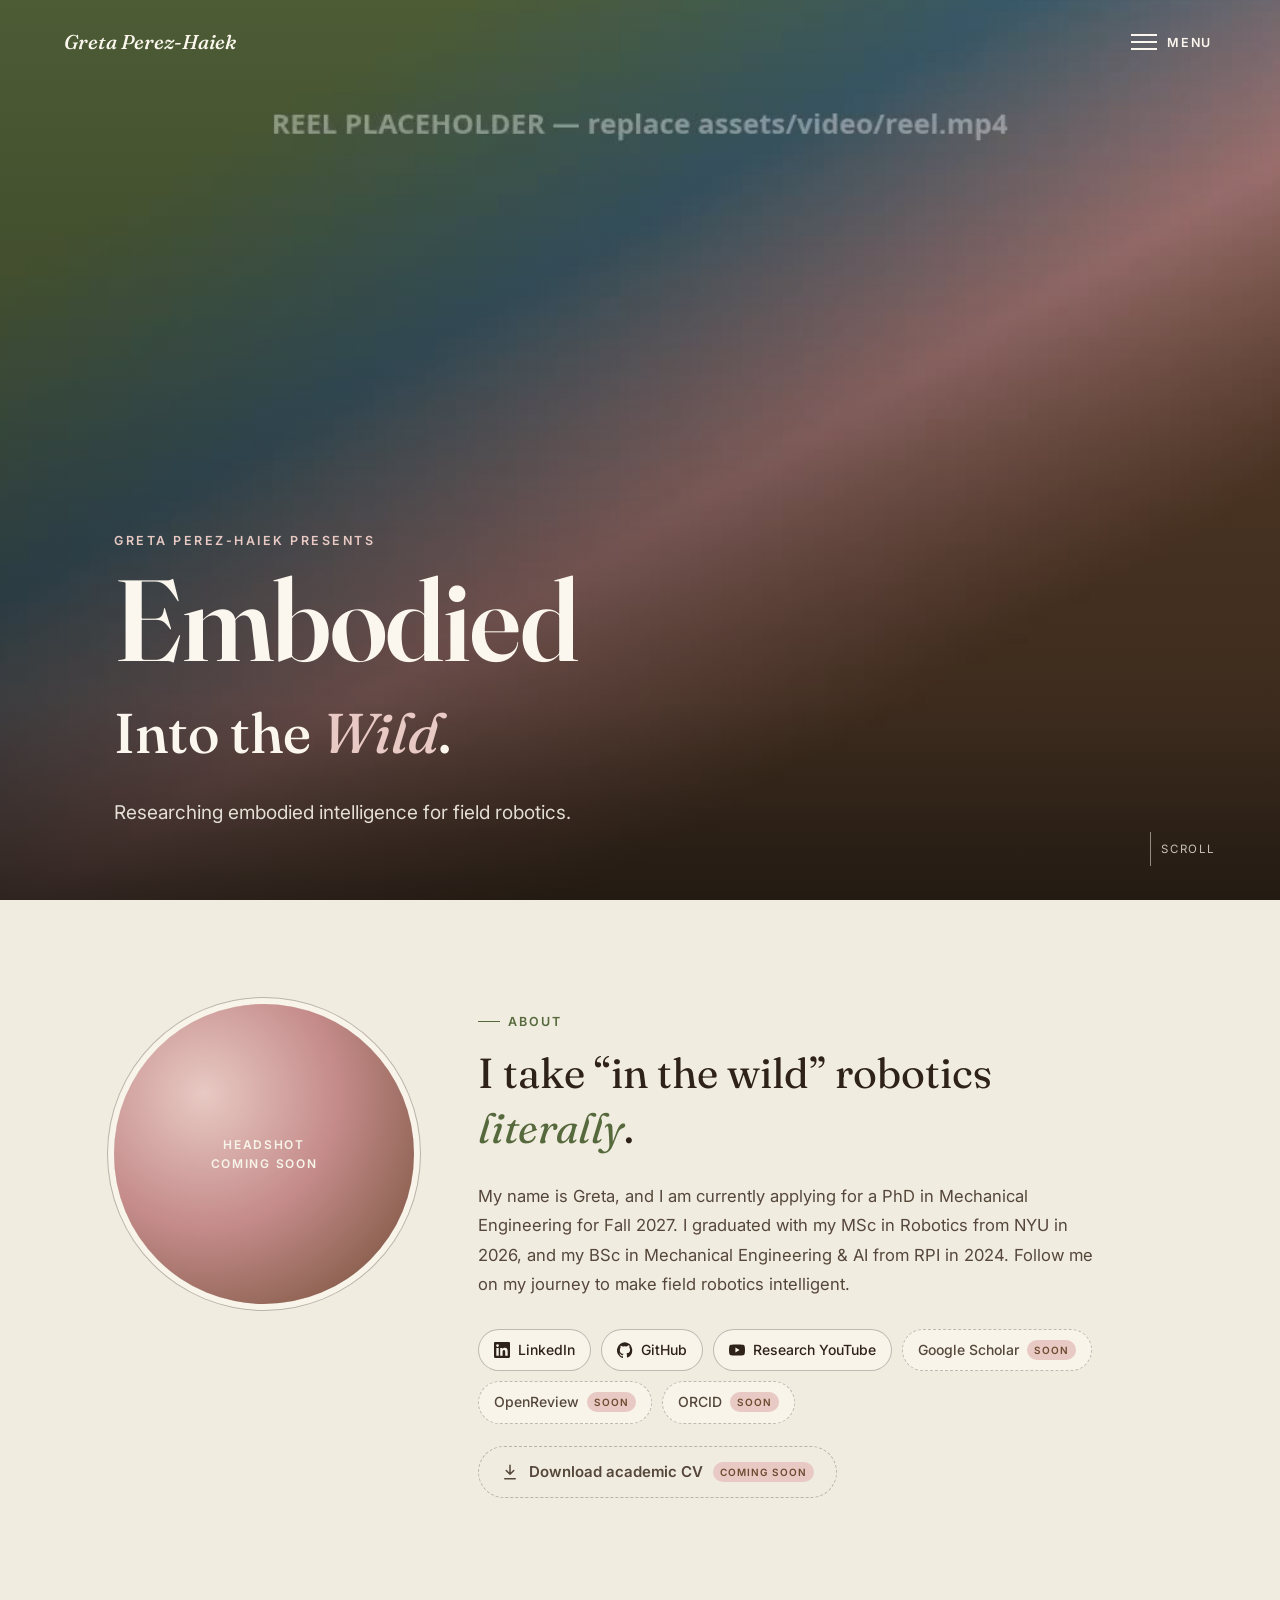
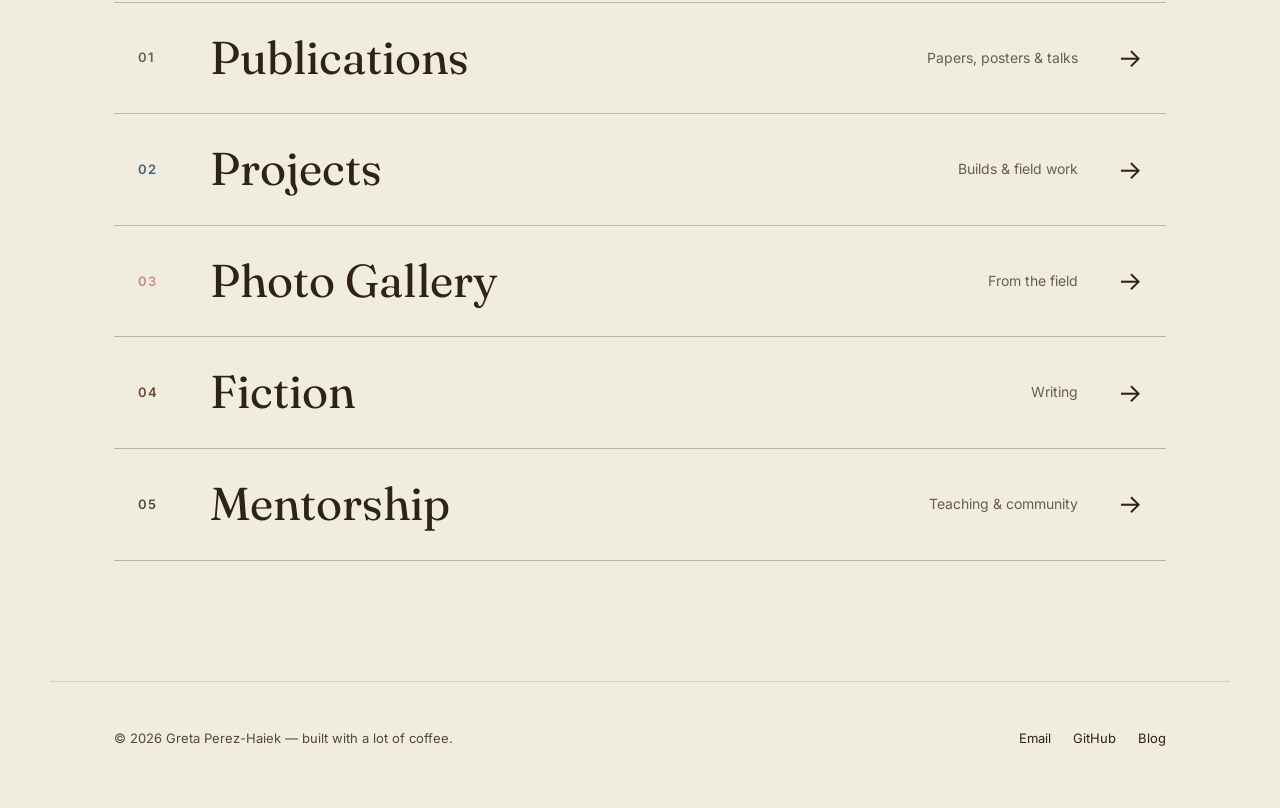
==== commit 7aad4265: "Earthy palette; remove career timeline; full-screen reel placeholder; headshot, profile links, CV bu" ====
--- a/index.html
+++ b/index.html
@@ -4,7 +4,7 @@
 <meta charset="utf-8" />
 <meta name="viewport" content="width=device-width, initial-scale=1" />
 <title>Greta Perez-Haiek — Robotics &amp; Art</title>
-<meta name="description" content="Robotics engineer and artist. Poster session, publications, projects, fiction, mentorship, and a field-photo timeline." />
+<meta name="description" content="Robotics engineer and artist. Publications, projects, fiction, mentorship, and a field-photo timeline." />
 <link rel="preconnect" href="https://fonts.googleapis.com" />
 <link rel="preconnect" href="https://fonts.gstatic.com" crossorigin />
 <link href="https://fonts.googleapis.com/css2?family=Fraunces:ital,opsz,wght@0,9..144,300;0,9..144,500;0,9..144,600;1,9..144,400;1,9..144,500&family=Inter:wght@400;500;600&display=swap" rel="stylesheet" />
@@ -23,13 +23,12 @@
   <nav class="overlay-nav" aria-label="Primary">
     <ul class="overlay-nav-list">
       <li><a href="index.html"><span class="num">01</span> Home</a></li>
-      <li><a href="poster-session.html"><span class="num">02</span> Poster Session</a></li>
-      <li><a href="publications.html"><span class="num">03</span> Publications</a></li>
-      <li><a href="projects.html"><span class="num">04</span> Projects</a></li>
+      <li><a href="publications.html"><span class="num">02</span> Publications</a></li>
+      <li><a href="projects.html"><span class="num">03</span> Projects</a></li>
+      <li><a href="gallery.html"><span class="num">04</span> Photo Gallery</a></li>
       <li><a href="fiction.html"><span class="num">05</span> Fiction</a></li>
       <li><a href="mentorship.html"><span class="num">06</span> Mentorship</a></li>
       <li><a href="blog.html"><span class="num">07</span> Blog</a></li>
-      <li><a href="gallery.html"><span class="num">08</span> Photo Gallery</a></li>
     </ul>
     <div class="overlay-nav-foot">
       <span>&copy; <span class="js-year"></span> Greta Perez-Haiek</span>
@@ -39,13 +38,11 @@
 
   <section class="hero">
     <div class="hero-bg">
-      <!-- Drop your action reel in at assets/video/reel.mp4 and it plays automatically.
-           Until then, an animated placeholder gradient fills this space.
-           See assets/video/README.md for specs. -->
-      <video autoplay muted loop playsinline poster="assets/img/hero-poster.jpg">
+      <!-- Full-screen background reel: replace assets/video/reel.mp4 (and assets/img/hero-poster.jpg)
+           with your own — same file names, no code changes. See assets/video/README.md. -->
+      <video autoplay muted loop playsinline preload="auto" poster="assets/img/hero-poster.jpg">
         <source src="assets/video/reel.mp4" type="video/mp4" />
       </video>
-      <div class="kenburns"></div>
     </div>
     <div class="hero-inner">
       <div class="hero-eyebrow">Greta Perez-Haiek presents</div>
@@ -56,227 +53,66 @@
     <div class="scroll-cue"><span class="line"></span> Scroll</div>
   </section>
 
-  <section class="statement">
-    <div class="eyebrow reveal">About</div>
-    <blockquote class="reveal">
-      I take &ldquo;in the wild&rdquo; robotics <em>literally</em>.
-    </blockquote>
-    <p class="statement-body reveal">
-      My name is Greta, and I am currently applying for a PhD in Mechanical Engineering for Fall 2027.
-      I graduated with my MSc in Robotics from NYU in 2026, and my BSc in Mechanical
-      Engineering &amp; AI from RPI in 2024. Follow me on my journey to make field robotics intelligent.
-    </p>
-    <div class="tl-caption reveal">Scroll to explore — the robot keeps pace</div>
+  <section class="statement about">
+    <!-- Headshot: drop your photo in as assets/img/headshot.jpg (square, ~800x800) and it replaces the placeholder. -->
+    <div class="headshot reveal">
+      <img src="assets/img/headshot.jpg" alt="Greta Perez-Haiek" onerror="this.remove()">
+      <span class="headshot-ph" aria-hidden="true">Headshot<br>coming soon</span>
+    </div>
 
-    <div class="h-timeline reveal">
-      <div class="robot-lane" aria-hidden="true">
-        <div class="robot-pos" id="tl-robot-pos">
-          <svg class="robot" id="tl-robot" viewBox="0 0 140 80" width="86" height="50">
-            <rect class="rb-torso" x="30" y="20" width="72" height="26" rx="13"></rect>
-            <circle class="rb-head" cx="104" cy="26" r="10"></circle>
-            <circle class="rb-eye" cx="108" cy="22" r="2.2"></circle>
-            <rect class="rb-antenna" x="24" y="16" width="10" height="4" rx="2"></rect>
-            <g class="rb-leg rb-leg-1" style="transform-origin:50px 46px">
-              <line x1="50" y1="46" x2="50" y2="72"></line>
-              <circle class="rb-foot" cx="50" cy="72" r="3"></circle>
-            </g>
-            <g class="rb-leg rb-leg-2" style="transform-origin:88px 46px">
-              <line x1="88" y1="46" x2="88" y2="72"></line>
-              <circle class="rb-foot" cx="88" cy="72" r="3"></circle>
-            </g>
-            <g class="rb-leg rb-leg-3" style="transform-origin:58px 46px">
-              <line x1="58" y1="46" x2="58" y2="72"></line>
-              <circle class="rb-foot rb-foot-dim" cx="58" cy="72" r="3"></circle>
-            </g>
-            <g class="rb-leg rb-leg-4" style="transform-origin:80px 46px">
-              <line x1="80" y1="46" x2="80" y2="72"></line>
-              <circle class="rb-foot rb-foot-dim" cx="80" cy="72" r="3"></circle>
-            </g>
-          </svg>
-        </div>
+    <div class="about-text">
+      <div class="eyebrow reveal">About</div>
+      <blockquote class="reveal">
+        I take &ldquo;in the wild&rdquo; robotics <em>literally</em>.
+      </blockquote>
+      <p class="statement-body reveal">
+        My name is Greta, and I am currently applying for a PhD in Mechanical Engineering for Fall 2027.
+        I graduated with my MSc in Robotics from NYU in 2026, and my BSc in Mechanical
+        Engineering &amp; AI from RPI in 2024. Follow me on my journey to make field robotics intelligent.
+      </p>
+
+      <div class="profile-links reveal" aria-label="Profiles">
+        <a class="pl" href="https://www.linkedin.com/in/greta-perez-haiek-7722bb211/" target="_blank" rel="noopener">
+          <svg viewBox="0 0 24 24" fill="currentColor" aria-hidden="true"><path d="M20.4 20.5h-3.6v-5.6c0-1.3 0-3-1.8-3s-2.1 1.4-2.1 2.9v5.7H9.3V9h3.4v1.6h.1c.5-.9 1.6-1.8 3.4-1.8 3.6 0 4.3 2.4 4.3 5.5v6.2zM5.3 7.4a2.1 2.1 0 1 1 0-4.2 2.1 2.1 0 0 1 0 4.2zM7.1 20.5H3.5V9h3.6v11.5zM22.2 0H1.8C.8 0 0 .8 0 1.7v20.6c0 .9.8 1.7 1.8 1.7h20.4c1 0 1.8-.8 1.8-1.7V1.7C24 .8 23.2 0 22.2 0z"/></svg>
+          LinkedIn</a>
+        <a class="pl" href="https://github.com/mythicane" target="_blank" rel="noopener">
+          <svg viewBox="0 0 24 24" fill="currentColor" aria-hidden="true"><path d="M12 .5a12 12 0 0 0-3.8 23.4c.6.1.8-.3.8-.6v-2c-3.3.7-4-1.6-4-1.6-.6-1.4-1.4-1.8-1.4-1.8-1-.7.1-.7.1-.7 1.2.1 1.8 1.2 1.8 1.2 1 1.8 2.8 1.3 3.5 1 .1-.8.4-1.3.7-1.6-2.7-.3-5.5-1.3-5.5-5.9 0-1.3.5-2.4 1.2-3.2-.1-.3-.5-1.5.1-3.2 0 0 1-.3 3.3 1.2a11.5 11.5 0 0 1 6 0C17.3 4.7 18.3 5 18.3 5c.7 1.7.2 2.9.1 3.2.8.8 1.2 1.9 1.2 3.2 0 4.6-2.8 5.6-5.5 5.9.4.4.8 1.1.8 2.2v3.3c0 .3.2.7.8.6A12 12 0 0 0 12 .5z"/></svg>
+          GitHub</a>
+        <a class="pl" href="https://www.youtube.com/channel/UC25bx2Uq5eeM7JmMkt53sjQ" target="_blank" rel="noopener">
+          <svg viewBox="0 0 24 24" fill="currentColor" aria-hidden="true"><path d="M23.5 6.2a3 3 0 0 0-2.1-2.1C19.5 3.6 12 3.6 12 3.6s-7.5 0-9.4.5A3 3 0 0 0 .5 6.2 31 31 0 0 0 0 12a31 31 0 0 0 .5 5.8 3 3 0 0 0 2.1 2.1c1.9.5 9.4.5 9.4.5s7.5 0 9.4-.5a3 3 0 0 0 2.1-2.1A31 31 0 0 0 24 12a31 31 0 0 0-.5-5.8zM9.6 15.6V8.4l6.3 3.6z"/></svg>
+          Research YouTube</a>
+        <!-- Not yet created: swap <span class="pl soon"> for <a class="pl" href="..."> once live. -->
+        <span class="pl soon">Google Scholar <small>soon</small></span>
+        <span class="pl soon">OpenReview <small>soon</small></span>
+        <span class="pl soon">ORCID <small>soon</small></span>
       </div>
 
-      <div class="h-scroll" id="tl-hscroll" tabindex="0" aria-label="Career timeline — scroll horizontally">
-        <div class="h-track">
-          <div class="ht-axis-line"></div>
-
-          <div class="ht-phase" style="grid-column:1 / span 3">
-            <span class="ht-phase-date">2016 – 2020</span>
-            First robotics competition — 2019 World Championship Qualifier
-          </div>
-
-          <span class="ht-dot" style="grid-column:2">&#9733;</span>
-          <div class="ht-copy" style="grid-column:2">
-            <span class="ht-date">June 2018</span>
-            <h4 class="ht-title">Studied abroad in Hamburg</h4>
-            <p class="ht-note">Colonia School of Languages</p>
-          </div>
-
-          <span class="ht-dot" style="grid-column:3">&#9733;</span>
-          <div class="ht-copy" style="grid-column:3">
-            <span class="ht-date">May 2020</span>
-            <h4 class="ht-title">Trained my first CNN</h4>
-          </div>
-
-          <div class="ht-phase" style="grid-column:4 / span 6">
-            <span class="ht-phase-date">2020 – 2024</span>
-            BSc, Mechanical Engineering &amp; AI — RPI · Garnet D. Baltimore Research &amp; Entrepreneurship Scholar
-          </div>
-
-          <span class="ht-dot is-star-lg" style="grid-column:5">&#9733;</span>
-          <div class="ht-copy" style="grid-column:5">
-            <span class="ht-date">2021</span>
-            <h4 class="ht-title">Founded RSEI</h4>
-            <p class="ht-note">Rensselaer Society of Engineering Innovation</p>
-          </div>
-
-          <span class="ht-dot" style="grid-column:6">&#9733;</span>
-          <div class="ht-copy" style="grid-column:6">
-            <span class="ht-date">July 2021</span>
-            <h4 class="ht-title">NASA Proposal Writing &amp; Evaluation Experience</h4>
-            <p class="ht-note">Won top 6 proposals</p>
-          </div>
-
-          <span class="ht-dot" style="grid-column:7">&#9733;</span>
-          <div class="ht-copy" style="grid-column:7">
-            <span class="ht-date">Jan 2022 – Dec 2023</span>
-            <h4 class="ht-title">Undergrad Researcher</h4>
-            <p class="ht-note">Rensselaer Center for Modelling, Simulation &amp; Imaging in Medicine</p>
-          </div>
-
-          <span class="ht-dot is-star-sm" style="grid-column:8">&#9733;</span>
-          <div class="ht-copy" style="grid-column:8">
-            <span class="ht-date">2022</span>
-            <h4 class="ht-title">RSEI Presidency</h4>
-          </div>
-
-          <span class="ht-dot" style="grid-column:9">&#9733;</span>
-          <div class="ht-copy" style="grid-column:9">
-            <span class="ht-date">Jan – May 2023</span>
-            <h4 class="ht-title">Studied abroad in Barcelona</h4>
-            <p class="ht-note">Robotics Intern, Institute for Advanced Architecture of Catalonia</p>
-          </div>
-
-          <div class="ht-phase" style="grid-column:10 / span 7">
-            <span class="ht-phase-date">2024 – 2026</span>
-            MSc, Robotics — NYU · HITEC / Ford Fund / Hispanic Fund Scholar. Applied Dynamics &amp; Optimization Lab ('24–25); Lab for Autonomous &amp; Intelligent Robotics ('26)
-          </div>
-
-          <span class="ht-dot" style="grid-column:11">&#9733;</span>
-          <div class="ht-copy" style="grid-column:11">
-            <span class="ht-date">Sept 2024</span>
-            <h4 class="ht-title">NLP Data Scientist</h4>
-            <p class="ht-note">StoryForge</p>
-          </div>
-
-          <span class="ht-dot" style="grid-column:12">&#9733;</span>
-          <div class="ht-copy" style="grid-column:12">
-            <span class="ht-date">2024</span>
-            <h4 class="ht-title">Live-In Advisorship — RSEI</h4>
-          </div>
-
-          <div class="ht-phase lane2 is-ongoing" style="grid-column:13 / span 7">
-            <span class="ht-phase-date">2024 – present</span>
-            Alumni Board of Directors — RSEI
-          </div>
-
-          <span class="ht-dot is-emoji" style="grid-column:14">&#128214;</span>
-          <div class="ht-copy" style="grid-column:14">
-            <span class="ht-date">June 2025</span>
-            <h4 class="ht-title">Worked at a bookstore</h4>
-          </div>
-
-          <span class="ht-dot" style="grid-column:15">&#9733;</span>
-          <div class="ht-copy" style="grid-column:15">
-            <span class="ht-date">June 2025</span>
-            <h4 class="ht-title">Deep Tech Analyst</h4>
-            <p class="ht-note">NYU Stern Endless Frontier Labs</p>
-          </div>
-
-          <span class="ht-dot" style="grid-column:16">&#9733;</span>
-          <div class="ht-copy" style="grid-column:16">
-            <span class="ht-date">Dec 2025</span>
-            <h4 class="ht-title">NYU CREI Inauguration</h4>
-            <p class="ht-note">Poster presentation</p>
-          </div>
-
-          <span class="ht-dot" style="grid-column:17">&#9733;</span>
-          <div class="ht-copy" style="grid-column:17">
-            <span class="ht-date">June 2026</span>
-            <h4 class="ht-title">Malta</h4>
-            <p class="ht-note">Intelligence for Marine Archaeology Mission</p>
-          </div>
-
-          <span class="ht-dot is-emoji" style="grid-column:18">&#128026;</span>
-          <div class="ht-copy" style="grid-column:18">
-            <span class="ht-date">July 2026</span>
-            <h4 class="ht-title">Completed the Camino de Santiago</h4>
-            <p class="ht-note">128 km</p>
-          </div>
-
-          <span class="ht-dot is-emoji is-final" style="grid-column:19">&#127891;</span>
-          <div class="ht-copy is-final" style="grid-column:19">
-            <span class="ht-date">Now</span>
-            <h4 class="ht-title">Applying for my PhD in Robotics!!</h4>
-          </div>
-        </div>
-      </div>
-
-      <div class="h-progress"><div class="h-progress-fill" id="tl-progress-fill"></div></div>
-      <div class="h-hint">Scroll or drag through — the robot's stride speed matches yours.</div>
+      <!-- CV: drop the PDF in as assets/pdf/cv.pdf — the button switches on by itself. -->
+      <a class="cv-btn is-pending reveal" id="cv-btn" href="assets/pdf/cv.pdf" download="Greta_Perez-Haiek_CV.pdf" aria-disabled="true">
+        <svg viewBox="0 0 24 24" fill="none" stroke="currentColor" stroke-width="2" stroke-linecap="round" stroke-linejoin="round" aria-hidden="true"><path d="M12 3v12M7 10l5 5 5-5M5 21h14"/></svg>
+        <span class="cv-label">Download academic CV</span>
+        <small class="cv-soon">coming soon</small>
+      </a>
     </div>
   </section>
 
-  <section class="work-grid reveal-stagger">
-    <a class="work-tile wide reveal" style="--tc1:#c1481d;--tc2:#241811" href="poster-session.html">
-      <div class="tile-bg"></div>
-      <span class="tile-arrow">&#8599;</span>
-      <div class="tile-label">
-        <span class="tile-eyebrow">Walk through</span>
-        <h3 class="tile-title">Poster Session</h3>
-      </div>
+  <nav class="section-bars" aria-label="Sections">
+    <a class="bar reveal" style="--bc:var(--moss)" href="publications.html">
+      <span class="bar-num">01</span><span class="bar-title">Publications</span><span class="bar-sub">Papers, posters &amp; talks</span><span class="bar-arrow" aria-hidden="true">&rarr;</span>
     </a>
-    <a class="work-tile reveal" style="--tc1:#33473a;--tc2:#1b140e" href="gallery.html">
-      <div class="tile-bg"></div>
-      <span class="tile-arrow">&#8599;</span>
-      <div class="tile-label">
-        <span class="tile-eyebrow">Field &amp; timeline</span>
-        <h3 class="tile-title">Photo Gallery</h3>
-      </div>
+    <a class="bar reveal" style="--bc:var(--river)" href="projects.html">
+      <span class="bar-num">02</span><span class="bar-title">Projects</span><span class="bar-sub">Builds &amp; field work</span><span class="bar-arrow" aria-hidden="true">&rarr;</span>
     </a>
-    <a class="work-tile narrow reveal" style="--tc1:#e2a33e;--tc2:#6b2e14" href="publications.html">
-      <div class="tile-bg"></div>
-      <span class="tile-arrow">&#8599;</span>
-      <div class="tile-label">
-        <span class="tile-eyebrow">Research</span>
-        <h3 class="tile-title">Publications</h3>
-      </div>
+    <a class="bar reveal" style="--bc:var(--rose)" href="gallery.html">
+      <span class="bar-num">03</span><span class="bar-title">Photo Gallery</span><span class="bar-sub">From the field</span><span class="bar-arrow" aria-hidden="true">&rarr;</span>
     </a>
-    <a class="work-tile reveal" style="--tc1:#a63e18;--tc2:#33473a" href="projects.html">
-      <div class="tile-bg"></div>
-      <span class="tile-arrow">&#8599;</span>
-      <div class="tile-label">
-        <span class="tile-eyebrow">Builds</span>
-        <h3 class="tile-title">Projects</h3>
-      </div>
+    <a class="bar reveal" style="--bc:var(--bark)" href="fiction.html">
+      <span class="bar-num">04</span><span class="bar-title">Fiction</span><span class="bar-sub">Writing</span><span class="bar-arrow" aria-hidden="true">&rarr;</span>
     </a>
-    <a class="work-tile narrow reveal" style="--tc1:#6b2e14;--tc2:#241811" href="fiction.html">
-      <div class="tile-bg"></div>
-      <span class="tile-arrow">&#8599;</span>
-      <div class="tile-label">
-        <span class="tile-eyebrow">Writing</span>
-        <h3 class="tile-title">Fiction</h3>
-      </div>
+    <a class="bar reveal" style="--bc:var(--moss-dim)" href="mentorship.html">
+      <span class="bar-num">05</span><span class="bar-title">Mentorship</span><span class="bar-sub">Teaching &amp; community</span><span class="bar-arrow" aria-hidden="true">&rarr;</span>
     </a>
-    <a class="work-tile reveal" style="--tc1:#33473a;--tc2:#c1481d" href="mentorship.html">
-      <div class="tile-bg"></div>
-      <span class="tile-arrow">&#8599;</span>
-      <div class="tile-label">
-        <span class="tile-eyebrow">Teaching</span>
-        <h3 class="tile-title">Mentorship</h3>
-      </div>
-    </a>
-  </section>
+  </nav>
 
   <footer class="site-footer">
     <span>&copy; <span class="js-year"></span> Greta Perez-Haiek — built with a lot of coffee.</span>
--- a/assets/css/style.css
+++ b/assets/css/style.css
@@ -5,16 +5,25 @@
    ============================================================ */
 
 :root {
-  --cream: #f6efe2;
-  --paper: #fbf7ee;
-  --ink: #241811;
-  --ink-soft: #4a3c30;
-  --rust: #c1481d;
-  --rust-dim: #a63e18;
-  --amber: #e2a33e;
-  --forest: #33473a;
-  --line: rgba(36, 24, 17, 0.14);
-  --line-strong: rgba(36, 24, 17, 0.28);
+  /* Earthy palette: moss green, river blue, dusty rose, bark brown. */
+  --cream: #f1ece0;
+  --paper: #f8f4ea;
+  --ink: #2e2219;
+  --ink-soft: #55473a;
+  --moss: #56693c;          /* green — main accent */
+  --moss-dim: #435330;
+  --river: #3d6475;         /* blue */
+  --rose: #c48b8a;          /* pink */
+  --rose-soft: #e8c9c3;
+  --bark: #6e4a31;          /* brown */
+  --bark-dark: #2a1f17;
+  /* old names kept so existing rules keep working */
+  --rust: var(--moss);
+  --rust-dim: var(--moss-dim);
+  --amber: var(--rose);
+  --forest: var(--river);
+  --line: rgba(46, 34, 25, 0.14);
+  --line-strong: rgba(46, 34, 25, 0.28);
 
   --font-display: "Fraunces", "Iowan Old Style", "Palatino Linotype", serif;
   --font-body: "Inter", -apple-system, BlinkMacSystemFont, "Segoe UI", sans-serif;
@@ -25,10 +34,13 @@
 
 @media (prefers-color-scheme: dark) {
   :root {
-    --cream: #1b140e;
-    --paper: #211812;
-    --ink: #f3e9db;
-    --ink-soft: #cdbaa4;
+    --cream: #1d1913;
+    --paper: #241f18;
+    --ink: #f1e9dc;
+    --ink-soft: #c9bba8;
+    --moss: #a3b57c;
+    --moss-dim: #8a9c66;
+    --rose: #d9a5a2;
     --line: rgba(243, 233, 219, 0.14);
     --line-strong: rgba(243, 233, 219, 0.28);
   }
@@ -164,7 +176,7 @@
   flex-direction: column;
   justify-content: center;
   padding: 0 var(--gutter);
-  clip-path: circle(2% at calc(100% - 52px) 46px);
+  clip-path: circle(0% at calc(100% - 52px) 46px);
   transition: clip-path 0.6s cubic-bezier(.6,0,.2,1);
   pointer-events: none;
 }
@@ -188,10 +200,10 @@
   display: flex;
   align-items: baseline;
   gap: 18px;
-  padding: 16px 4px;
+  padding: min(16px, 1.6vh) 4px;
   text-decoration: none;
   font-family: var(--font-display);
-  font-size: clamp(28px, 6vw, 54px);
+  font-size: clamp(22px, min(6vw, 5.6vh), 54px);
   font-weight: 500;
   color: var(--paper);
   opacity: 0.5;
@@ -238,7 +250,7 @@
   justify-content: flex-end;
   overflow: hidden;
   color: #fbf7ee;
-  background: linear-gradient(135deg, #6b2e14, #c1481d 45%, #e2a33e 100%);
+  background: linear-gradient(135deg, #6e4a31, #56693c 45%, #c48b8a 100%);
 }
 
 .hero-bg {
@@ -259,9 +271,9 @@
 /* Ken-Burns placeholder reel: swap for real footage — see /assets/video/README.md */
 .hero-bg .kenburns {
   background-image:
-    radial-gradient(circle at 20% 30%, rgba(226,163,62,0.55), transparent 55%),
-    radial-gradient(circle at 80% 70%, rgba(193,72,29,0.6), transparent 55%),
-    linear-gradient(160deg, #3a2a1c, #6b2e14 55%, #33473a 120%);
+    radial-gradient(circle at 20% 30%, rgba(196,139,138,0.55), transparent 55%),
+    radial-gradient(circle at 80% 70%, rgba(86,105,60,0.6), transparent 55%),
+    linear-gradient(160deg, #3a2c20, #6e4a31 55%, #3d6475 120%);
   animation: kenburns 22s ease-in-out infinite alternate;
 }
 @keyframes kenburns {
@@ -273,7 +285,7 @@
   content: "";
   position: absolute;
   inset: 0;
-  background: linear-gradient(180deg, rgba(24,15,9,0.15) 0%, rgba(24,15,9,0.55) 78%, rgba(24,15,9,0.85) 100%);
+  background: linear-gradient(180deg, rgba(22,18,13,0.15) 0%, rgba(22,18,13,0.55) 78%, rgba(22,18,13,0.85) 100%);
 }
 
 .hero-inner {
@@ -290,7 +302,7 @@
   font-weight: 600;
   text-transform: uppercase;
   letter-spacing: 0.2em;
-  color: #f6e2c2;
+  color: #e8c9c3;
   margin-bottom: 18px;
 }
 
@@ -300,7 +312,7 @@
   margin: 0 0 18px;
 }
 .hero h1 em {
-  color: #f6e2c2;
+  color: #e8c9c3;
   font-style: italic;
 }
 
@@ -334,7 +346,7 @@
 
 .cycle-word {
   display: inline-block;
-  color: #f6e2c2;
+  color: #e8c9c3;
   font-style: italic;
   transition: opacity 0.32s ease, transform 0.32s ease;
 }
@@ -380,7 +392,7 @@
   left: 0;
   width: 100%;
   height: 100%;
-  background: #f6e2c2;
+  background: #e8c9c3;
   animation: cue 1.8s ease-in-out infinite;
 }
 @keyframes cue {
@@ -446,172 +458,88 @@
   padding: 7px 13px;
 }
 
-/* ---------- career timeline (About section) — horizontal, scroll-driven ---------- */
-
-.tl-caption {
-  margin-top: 44px;
-  font-size: 12.5px;
-  font-weight: 600;
-  text-transform: uppercase;
-  letter-spacing: 0.14em;
-  color: var(--ink-soft);
-}
-
-.h-timeline {
-  margin-top: 16px;
-  max-width: 100%;
-}
-
-/* -- robot -- */
-
-.robot-lane {
-  position: relative;
-  height: 62px;
-  overflow: hidden;
-  margin-bottom: -6px;
-}
-.robot-pos {
-  position: absolute;
-  left: 0;
-  top: 4px;
-  will-change: transform;
-}
-.robot {
-  display: block;
-  will-change: transform;
-}
-.rb-torso, .rb-head, .rb-antenna { fill: var(--ink); }
-.rb-eye { fill: var(--amber); }
-.rb-leg line { stroke: var(--ink); stroke-width: 5; stroke-linecap: round; }
-.rb-leg-3 line, .rb-leg-4 line { stroke: var(--ink-soft); }
-.rb-foot { fill: var(--rust); }
-.rb-foot-dim { fill: var(--amber); }
-
-/* -- horizontal scroll track -- */
-
-.h-scroll {
-  overflow-x: auto;
-  overflow-y: hidden;
-  cursor: grab;
-  -ms-overflow-style: none;
-  scrollbar-width: none;
-  border-top: 1px solid var(--line);
-  border-bottom: 1px solid var(--line);
-}
-.h-scroll::-webkit-scrollbar { display: none; }
-.h-scroll.grabbing { cursor: grabbing; user-select: none; }
-
-.h-track {
+/* ---------- about: headshot + links + CV ---------- */
+
+.statement.about {
   display: grid;
-  grid-template-columns: repeat(19, 176px);
-  grid-template-rows: auto auto 26px auto;
-  column-gap: 6px;
-  row-gap: 12px;
-  padding: 20px 40px 26px;
-  width: max-content;
-  position: relative;
-}
-
-.ht-axis-line {
-  grid-row: 3;
-  grid-column: 1 / -1;
-  align-self: center;
-  height: 1px;
-  background: var(--line-strong);
-}
-
-/* Phase (multi-year) entries span several columns as a capsule bar, so
-   duration reads as a span across the points it overlaps, not a point. */
-.ht-phase {
-  grid-row: 1;
-  align-self: center;
-  background: var(--rust-dim);
-  color: #fbf7ee;
-  border-radius: 100px;
-  padding: 10px 18px;
-  font-size: 12px;
-  font-weight: 600;
-  line-height: 1.4;
-}
-.ht-phase.lane2 { grid-row: 2; background: var(--forest); }
-.ht-phase .ht-phase-date {
-  display: block;
-  font-family: var(--font-display);
-  font-style: italic;
-  font-weight: 400;
-  opacity: 0.8;
-  font-size: 11px;
-  margin-bottom: 2px;
-}
-/* Open-ended ("...-present") phases fade out at the trailing edge instead
-   of a hard stop, to signal the span is still ongoing. */
-.ht-phase.is-ongoing {
-  background: linear-gradient(to right, var(--forest) 80%, transparent);
-  border-radius: 100px 4px 4px 100px;
-}
-
-/* Marker and copy are genuine direct children of .h-track (each carries
-   its own inline grid-column) rather than being grid-placed through a
-   `display:contents` wrapper — that pattern is unreliable across browsers
-   when combined with Grid item promotion, so we avoid it entirely. */
-.ht-dot {
-  grid-row: 3;
-  align-self: center;
-  justify-self: center;
-  font-size: 13px;
-  line-height: 1;
-  color: var(--rust);
-}
-.ht-dot.is-star-lg { font-size: 22px; }
-.ht-dot.is-star-sm { font-size: 9px; }
-.ht-dot.is-emoji { font-size: 16px; }
-.ht-dot.is-final { font-size: 20px; }
-
-.ht-copy {
-  grid-row: 4;
-  text-align: center;
-  padding: 0 4px;
-}
-.ht-copy .ht-date {
-  font-family: var(--font-display);
-  font-style: italic;
-  color: var(--rust);
-  font-size: 11.5px;
-  display: block;
-  margin-bottom: 3px;
-}
-.ht-copy .ht-title {
-  font-family: var(--font-body);
-  font-weight: 600;
-  font-size: 13px;
-  color: var(--ink);
-  margin: 0 0 2px;
-  line-height: 1.35;
-}
-.ht-copy.is-final .ht-title { font-size: 14.5px; color: var(--rust); }
-.ht-copy .ht-note {
-  font-size: 11.5px;
-  color: var(--ink-soft);
-  margin: 0;
-  line-height: 1.4;
-}
-
-/* -- progress + hint -- */
-
-.h-progress {
-  height: 3px;
-  background: var(--line);
-  margin-top: 2px;
-}
-.h-progress-fill {
-  height: 100%;
-  width: 0%;
-  background: var(--rust);
-}
-.h-hint {
-  margin-top: 10px;
-  font-size: 12px;
-  color: var(--ink-soft);
+  grid-template-columns: minmax(180px, 300px) 1fr;
+  gap: clamp(28px, 5vw, 72px);
+  align-items: start;
+}
+.headshot {
+  position: relative; aspect-ratio: 1; border-radius: 50%; overflow: hidden;
+  background: radial-gradient(circle at 30% 30%, var(--rose-soft), var(--rose) 45%, var(--bark) 100%);
+  box-shadow: 0 0 0 6px var(--paper), 0 0 0 7px var(--line-strong);
+  display: flex; align-items: center; justify-content: center;
+}
+.headshot img { position: absolute; inset: 0; width: 100%; height: 100%; object-fit: cover; }
+.headshot-ph {
+  color: #f8f4ea; text-align: center; font-size: 12px; font-weight: 600;
+  letter-spacing: .14em; text-transform: uppercase; line-height: 1.6;
+}
+.profile-links { display: flex; flex-wrap: wrap; gap: 10px; margin-top: 30px; }
+.pl {
+  display: inline-flex; align-items: center; gap: 8px;
+  padding: 9px 15px; border-radius: 100px;
+  border: 1px solid var(--line-strong); background: var(--paper);
+  color: var(--ink); text-decoration: none; font-size: 14px; font-weight: 500;
+  transition: background .2s, color .2s, border-color .2s;
+}
+.pl svg { width: 16px; height: 16px; flex: none; }
+a.pl:hover { background: var(--moss); border-color: var(--moss); color: #f8f4ea; }
+.pl.soon { color: var(--ink-soft); border-style: dashed; cursor: default; }
+.pl.soon small, .cv-soon {
+  font-size: 10px; font-weight: 600; letter-spacing: .1em; text-transform: uppercase;
+  color: var(--bark); background: var(--rose-soft); border-radius: 100px; padding: 2px 7px;
+}
+.cv-btn {
+  display: inline-flex; align-items: center; gap: 10px; margin-top: 22px;
+  padding: 13px 22px; border-radius: 100px;
+  background: var(--moss); color: #f8f4ea; text-decoration: none; font-weight: 600; font-size: 15px;
+  transition: background .2s, transform .2s;
+}
+.cv-btn svg { width: 18px; height: 18px; flex: none; }
+.cv-soon { white-space: nowrap; }
+.cv-btn:hover { background: var(--river); transform: translateY(-1px); }
+.cv-btn.is-pending { background: transparent; color: var(--ink-soft); border: 1px dashed var(--line-strong); pointer-events: none; }
+.cv-btn:not(.is-pending) .cv-soon { display: none; }
+@media (max-width: 760px) {
+  .statement.about { grid-template-columns: 1fr; }
+  .headshot { width: min(220px, 60vw); }
+  .cv-btn { padding: 12px 16px; font-size: 14px; white-space: nowrap; }
+}
+
+/* ---------- section bars (home) ---------- */
+
+.section-bars {
+  max-width: var(--container); margin: 0 auto; padding: 0 var(--gutter) 120px;
+  display: flex; flex-direction: column;
+}
+.bar {
+  position: relative; overflow: hidden;
+  display: grid; grid-template-columns: 56px 1fr auto 48px; align-items: center; gap: 16px;
+  padding: clamp(20px, 3vw, 30px) clamp(12px, 2vw, 24px);
+  border-top: 1px solid var(--line-strong);
+  color: var(--ink); text-decoration: none;
+  isolation: isolate;
+}
+.bar:last-child { border-bottom: 1px solid var(--line-strong); }
+.bar::before {                       /* colour wipe on hover */
+  content: ""; position: absolute; inset: 0; z-index: -1;
+  background: var(--bc); transform: scaleX(0); transform-origin: left;
+  transition: transform .45s cubic-bezier(.2,.8,.2,1);
+}
+.bar:hover::before, .bar:focus-visible::before { transform: scaleX(1); }
+.bar:hover, .bar:focus-visible { color: #f8f4ea; }
+.bar-num { font-size: 13px; font-weight: 600; letter-spacing: .1em; color: var(--bc); transition: color .3s; }
+.bar:hover .bar-num { color: inherit; }
+.bar-title { font-family: var(--font-display); font-size: clamp(26px, 4vw, 46px); line-height: 1.1; }
+.bar-sub { font-size: 14px; color: inherit; opacity: .7; text-align: right; }
+.bar-arrow { font-size: 26px; text-align: right; transition: transform .3s; }
+.bar:hover .bar-arrow { transform: translateX(6px); }
+@media (max-width: 600px) {
+  .bar { grid-template-columns: 34px 1fr 28px; }
+  .bar-sub { display: none; }
 }
 
 /* ---------- reveal-on-scroll ---------- */
@@ -651,7 +579,7 @@
 .work-tile .tile-bg {
   position: absolute;
   inset: 0;
-  background: linear-gradient(150deg, var(--tc1, #33473a), var(--tc2, #24160c));
+  background: linear-gradient(150deg, var(--tc1, #3d6475), var(--tc2, #2a1f17));
   transition: transform 0.7s cubic-bezier(.2,.8,.2,1);
 }
 .work-tile:hover .tile-bg { transform: scale(1.06); }
@@ -659,7 +587,7 @@
   content: "";
   position: absolute;
   inset: 0;
-  background: linear-gradient(180deg, rgba(20,12,7,0) 40%, rgba(20,12,7,0.82) 100%);
+  background: linear-gradient(180deg, rgba(22,18,13,0) 40%, rgba(22,18,13,0.82) 100%);
 }
 .work-tile .tile-label {
   position: absolute;
@@ -672,7 +600,7 @@
   font-size: 11px;
   text-transform: uppercase;
   letter-spacing: 0.14em;
-  color: #f6e2c2;
+  color: #e8c9c3;
   margin-bottom: 6px;
   display: block;
 }
@@ -825,7 +753,7 @@
 .poster-frame {
   aspect-ratio: 3 / 4;
   border-radius: 3px;
-  background: linear-gradient(155deg, var(--pc1, #c1481d), var(--pc2, #33473a));
+  background: linear-gradient(155deg, var(--pc1, #56693c), var(--pc2, #3d6475));
   position: relative;
   overflow: hidden;
   box-shadow: 0 1px 2px rgba(0,0,0,0.06);
@@ -877,7 +805,7 @@
 .lightbox-frame {
   aspect-ratio: 4/3;
   border-radius: 4px;
-  background: linear-gradient(155deg, var(--pc1, #c1481d), var(--pc2, #33473a));
+  background: linear-gradient(155deg, var(--pc1, #56693c), var(--pc2, #3d6475));
   margin-bottom: 22px;
 }
 .lightbox-panel h3 { font-size: clamp(22px, 3vw, 32px); margin-bottom: 8px; }
@@ -939,7 +867,7 @@
 .timeline-entry .tl-photo {
   aspect-ratio: 4/3;
   border-radius: 4px;
-  background: linear-gradient(150deg, var(--tc1, #c1481d), var(--tc2, #33473a));
+  background: linear-gradient(150deg, var(--tc1, #56693c), var(--tc2, #3d6475));
   grid-column: 1;
 }
 .timeline-entry .tl-copy { grid-column: 3; }
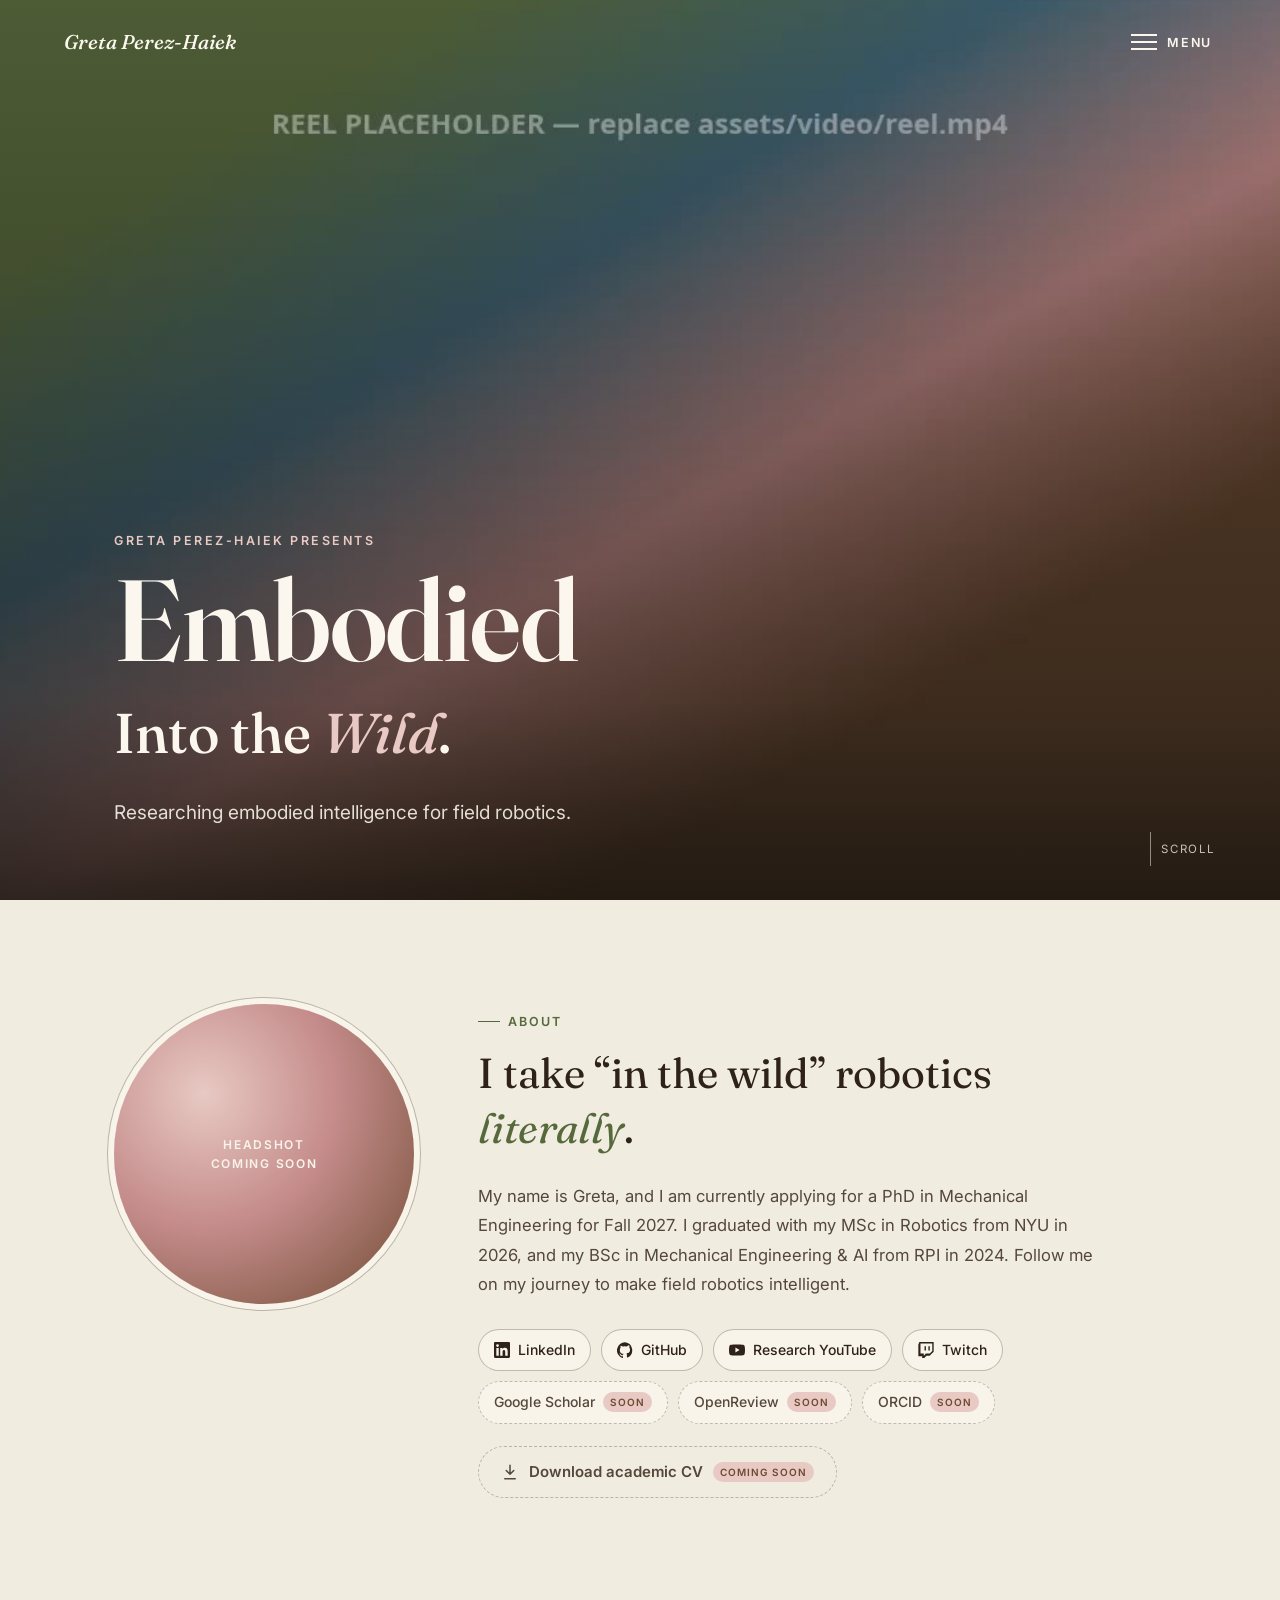
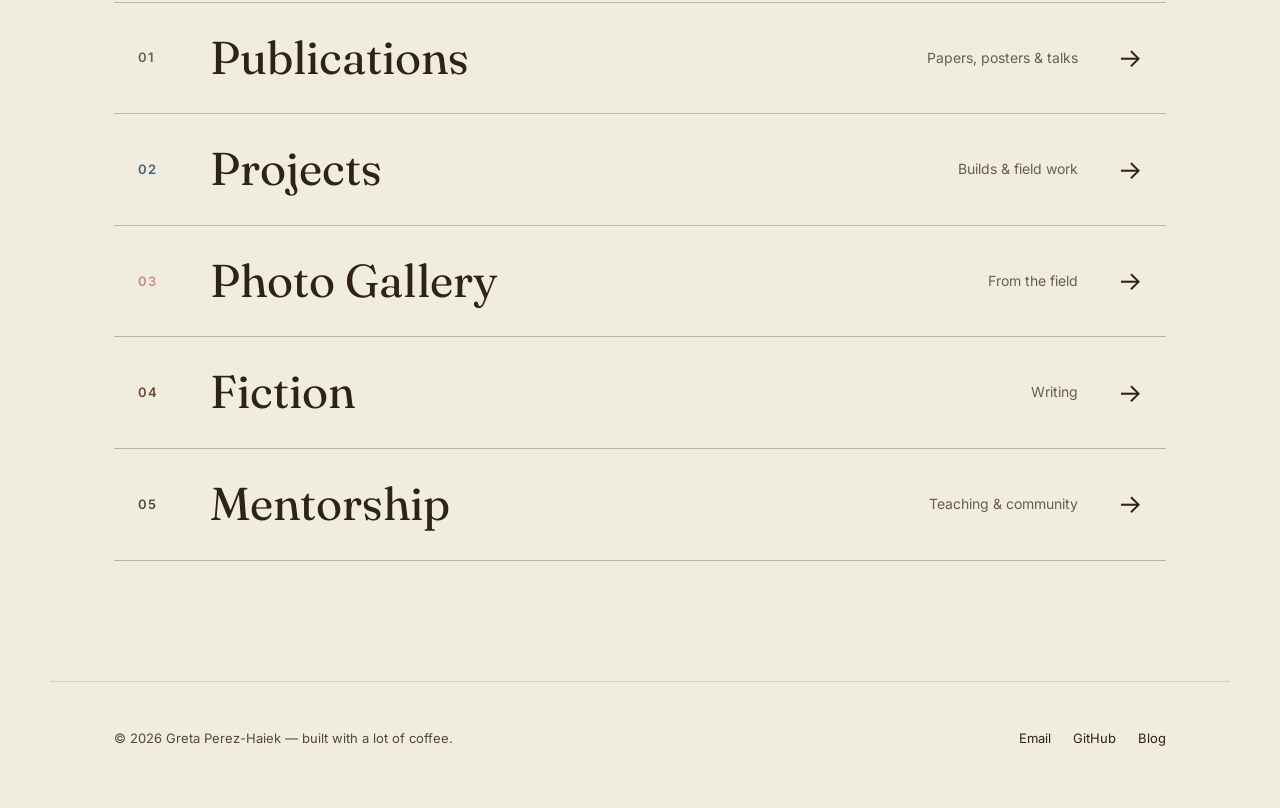
==== commit 00aaf304: "Add Twitch link" ====
--- a/index.html
+++ b/index.html
@@ -81,6 +81,9 @@
         <a class="pl" href="https://www.youtube.com/channel/UC25bx2Uq5eeM7JmMkt53sjQ" target="_blank" rel="noopener">
           <svg viewBox="0 0 24 24" fill="currentColor" aria-hidden="true"><path d="M23.5 6.2a3 3 0 0 0-2.1-2.1C19.5 3.6 12 3.6 12 3.6s-7.5 0-9.4.5A3 3 0 0 0 .5 6.2 31 31 0 0 0 0 12a31 31 0 0 0 .5 5.8 3 3 0 0 0 2.1 2.1c1.9.5 9.4.5 9.4.5s7.5 0 9.4-.5a3 3 0 0 0 2.1-2.1A31 31 0 0 0 24 12a31 31 0 0 0-.5-5.8zM9.6 15.6V8.4l6.3 3.6z"/></svg>
           Research YouTube</a>
+        <a class="pl" href="https://www.twitch.tv/gretonthatgrind" target="_blank" rel="noopener">
+          <svg viewBox="0 0 24 24" fill="currentColor" aria-hidden="true"><path d="M2.1 0 .5 4.2v17h5.8V24h3.2l3.2-3.2h4.7L23.5 14.6V0H2.1zm19.3 13.6-3.7 3.7h-5.8l-3.2 3.2v-3.2H3.7V2.1h17.7v11.5zM17.7 6.3v6.3h-2.1V6.3h2.1zm-5.8 0v6.3H9.8V6.3h2.1z"/></svg>
+          Twitch</a>
         <!-- Not yet created: swap <span class="pl soon"> for <a class="pl" href="..."> once live. -->
         <span class="pl soon">Google Scholar <small>soon</small></span>
         <span class="pl soon">OpenReview <small>soon</small></span>
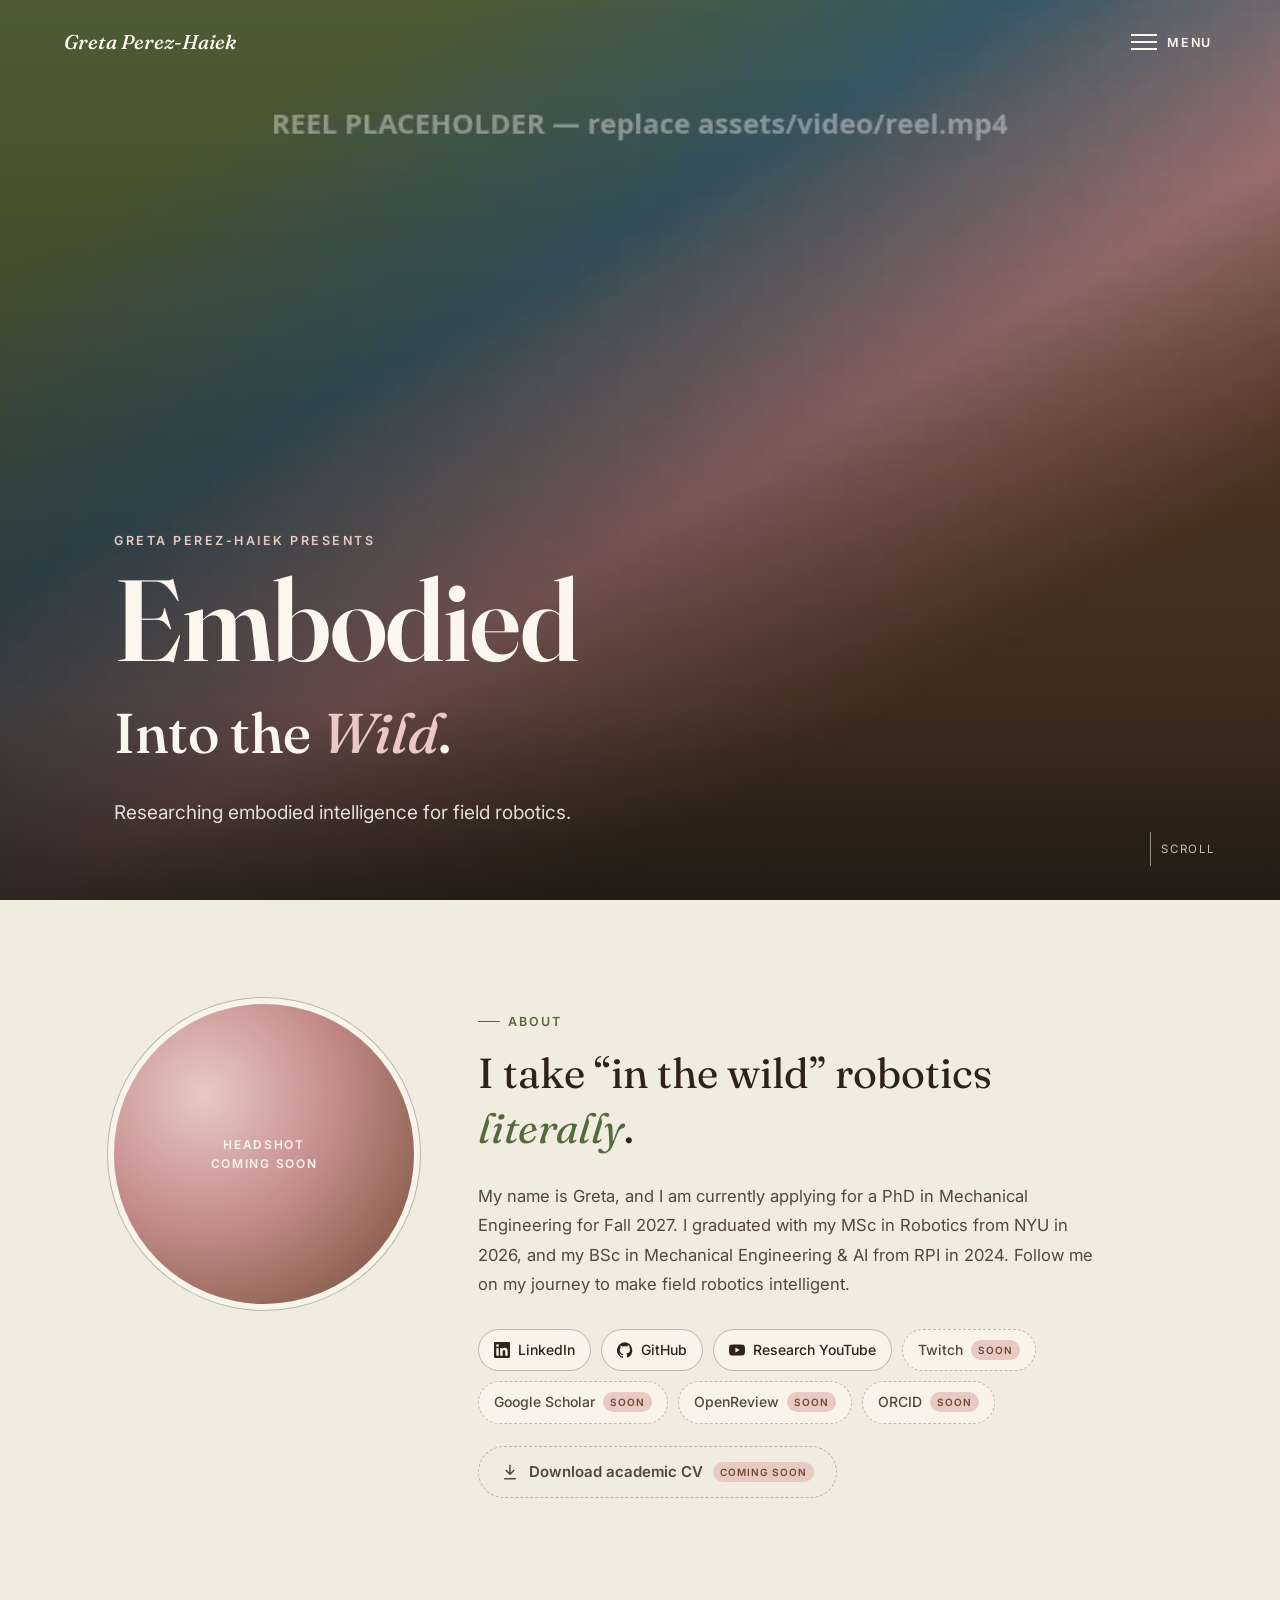
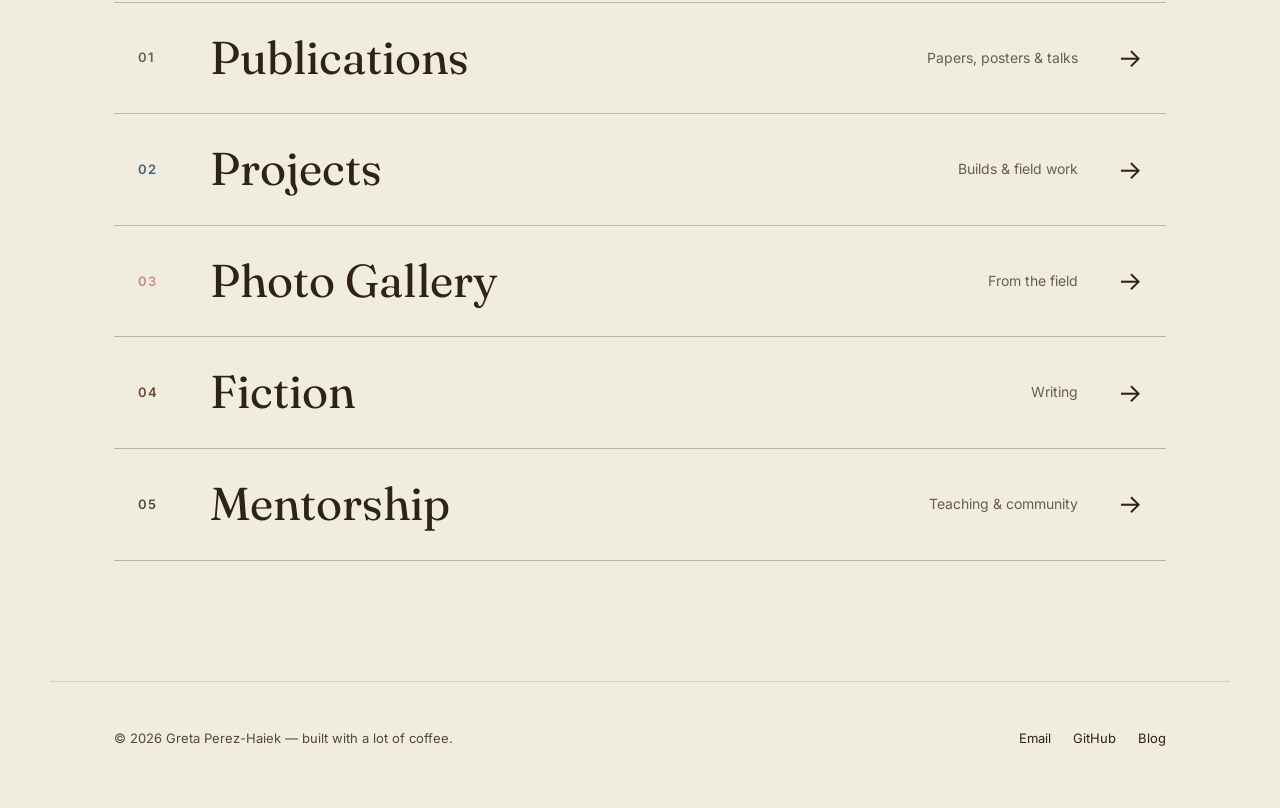
==== commit ee698f31: "Twitch: show as coming soon (link saved in a comment and README)" ====
--- a/index.html
+++ b/index.html
@@ -81,9 +81,9 @@
         <a class="pl" href="https://www.youtube.com/channel/UC25bx2Uq5eeM7JmMkt53sjQ" target="_blank" rel="noopener">
           <svg viewBox="0 0 24 24" fill="currentColor" aria-hidden="true"><path d="M23.5 6.2a3 3 0 0 0-2.1-2.1C19.5 3.6 12 3.6 12 3.6s-7.5 0-9.4.5A3 3 0 0 0 .5 6.2 31 31 0 0 0 0 12a31 31 0 0 0 .5 5.8 3 3 0 0 0 2.1 2.1c1.9.5 9.4.5 9.4.5s7.5 0 9.4-.5a3 3 0 0 0 2.1-2.1A31 31 0 0 0 24 12a31 31 0 0 0-.5-5.8zM9.6 15.6V8.4l6.3 3.6z"/></svg>
           Research YouTube</a>
-        <a class="pl" href="https://www.twitch.tv/gretonthatgrind" target="_blank" rel="noopener">
-          <svg viewBox="0 0 24 24" fill="currentColor" aria-hidden="true"><path d="M2.1 0 .5 4.2v17h5.8V24h3.2l3.2-3.2h4.7L23.5 14.6V0H2.1zm19.3 13.6-3.7 3.7h-5.8l-3.2 3.2v-3.2H3.7V2.1h17.7v11.5zM17.7 6.3v6.3h-2.1V6.3h2.1zm-5.8 0v6.3H9.8V6.3h2.1z"/></svg>
-          Twitch</a>
+        <!-- Twitch: https://www.twitch.tv/gretonthatgrind — on hold until the channel is refreshed.
+             To turn on: replace the span below with <a class="pl" href="https://www.twitch.tv/gretonthatgrind" target="_blank" rel="noopener">Twitch</a> -->
+        <span class="pl soon">Twitch <small>soon</small></span>
         <!-- Not yet created: swap <span class="pl soon"> for <a class="pl" href="..."> once live. -->
         <span class="pl soon">Google Scholar <small>soon</small></span>
         <span class="pl soon">OpenReview <small>soon</small></span>
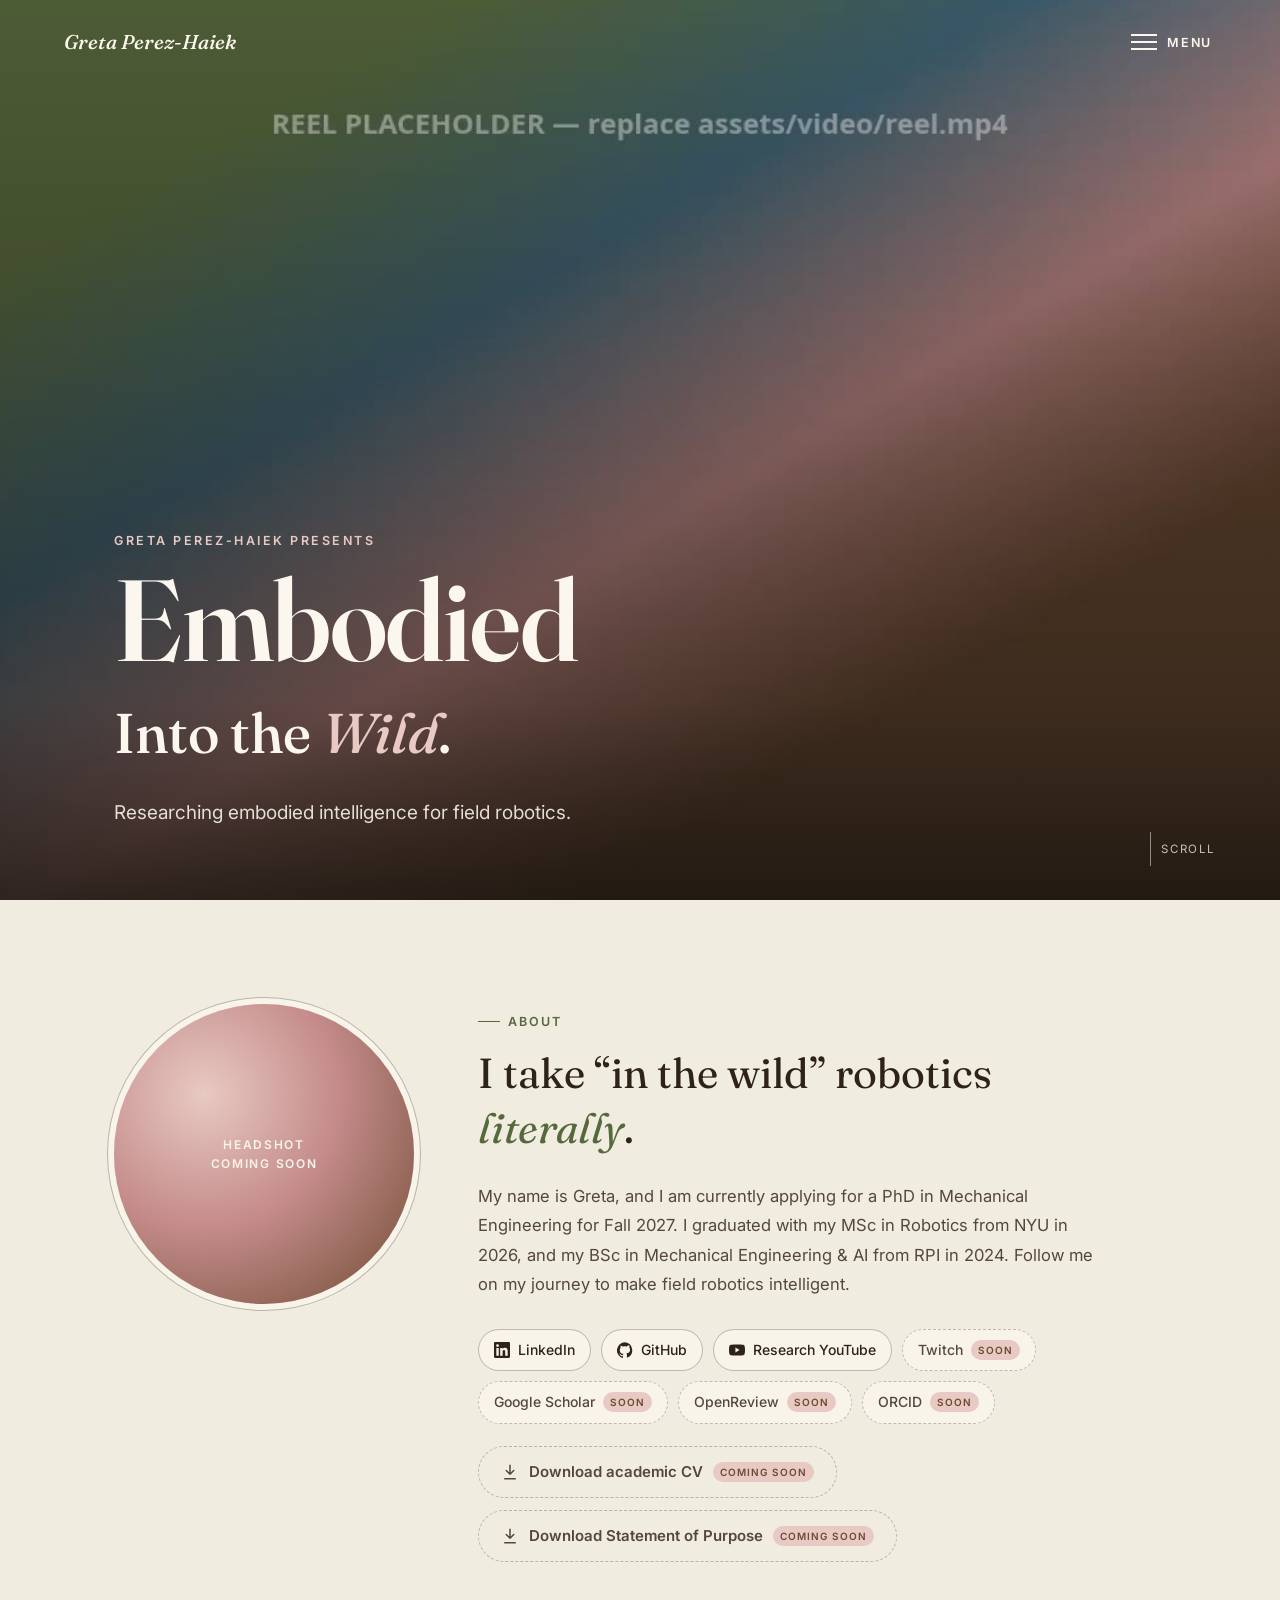
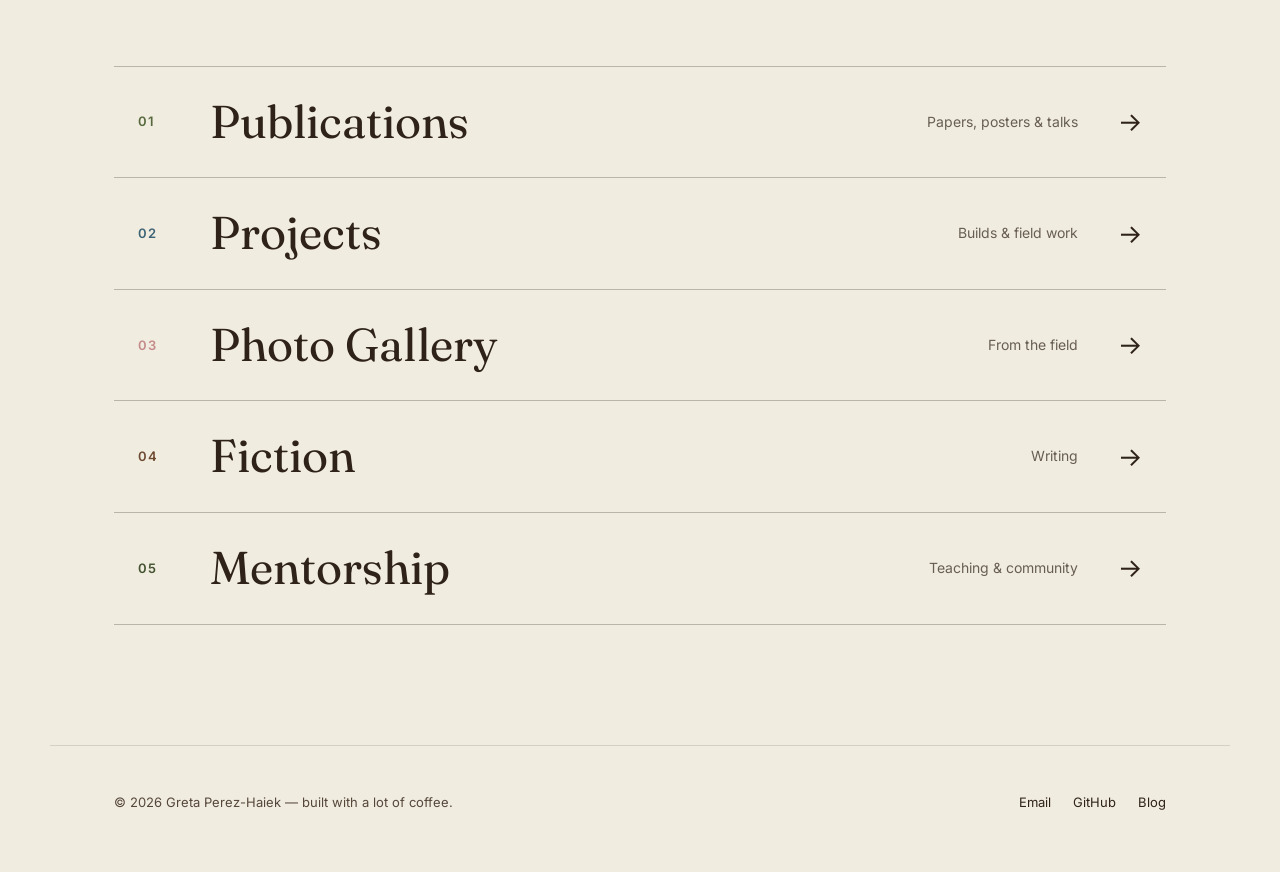
==== commit 3e887215: "Add Statement of Purpose download button under the CV" ====
--- a/index.html
+++ b/index.html
@@ -90,12 +90,19 @@
         <span class="pl soon">ORCID <small>soon</small></span>
       </div>
 
-      <!-- CV: drop the PDF in as assets/pdf/cv.pdf — the button switches on by itself. -->
-      <a class="cv-btn is-pending reveal" id="cv-btn" href="assets/pdf/cv.pdf" download="Greta_Perez-Haiek_CV.pdf" aria-disabled="true">
-        <svg viewBox="0 0 24 24" fill="none" stroke="currentColor" stroke-width="2" stroke-linecap="round" stroke-linejoin="round" aria-hidden="true"><path d="M12 3v12M7 10l5 5 5-5M5 21h14"/></svg>
-        <span class="cv-label">Download academic CV</span>
-        <small class="cv-soon">coming soon</small>
-      </a>
+      <!-- Documents: drop the PDFs into assets/pdf/ as cv.pdf and statement-of-purpose.pdf — each button switches on by itself. -->
+      <div class="doc-btns reveal">
+        <a class="cv-btn is-pending" href="assets/pdf/cv.pdf" download="Greta_Perez-Haiek_CV.pdf" aria-disabled="true">
+          <svg viewBox="0 0 24 24" fill="none" stroke="currentColor" stroke-width="2" stroke-linecap="round" stroke-linejoin="round" aria-hidden="true"><path d="M12 3v12M7 10l5 5 5-5M5 21h14"/></svg>
+          <span class="cv-label">Download academic CV</span>
+          <small class="cv-soon">coming soon</small>
+        </a>
+        <a class="cv-btn is-pending" href="assets/pdf/statement-of-purpose.pdf" download="Greta_Perez-Haiek_Statement_of_Purpose.pdf" aria-disabled="true">
+          <svg viewBox="0 0 24 24" fill="none" stroke="currentColor" stroke-width="2" stroke-linecap="round" stroke-linejoin="round" aria-hidden="true"><path d="M12 3v12M7 10l5 5 5-5M5 21h14"/></svg>
+          <span class="cv-label">Download Statement of Purpose</span>
+          <small class="cv-soon">coming soon</small>
+        </a>
+      </div>
     </div>
   </section>
 
--- a/assets/css/style.css
+++ b/assets/css/style.css
@@ -492,8 +492,9 @@
   font-size: 10px; font-weight: 600; letter-spacing: .1em; text-transform: uppercase;
   color: var(--bark); background: var(--rose-soft); border-radius: 100px; padding: 2px 7px;
 }
+.doc-btns { display: flex; flex-direction: column; align-items: flex-start; gap: 12px; margin-top: 22px; }
 .cv-btn {
-  display: inline-flex; align-items: center; gap: 10px; margin-top: 22px;
+  display: inline-flex; align-items: center; gap: 10px;
   padding: 13px 22px; border-radius: 100px;
   background: var(--moss); color: #f8f4ea; text-decoration: none; font-weight: 600; font-size: 15px;
   transition: background .2s, transform .2s;
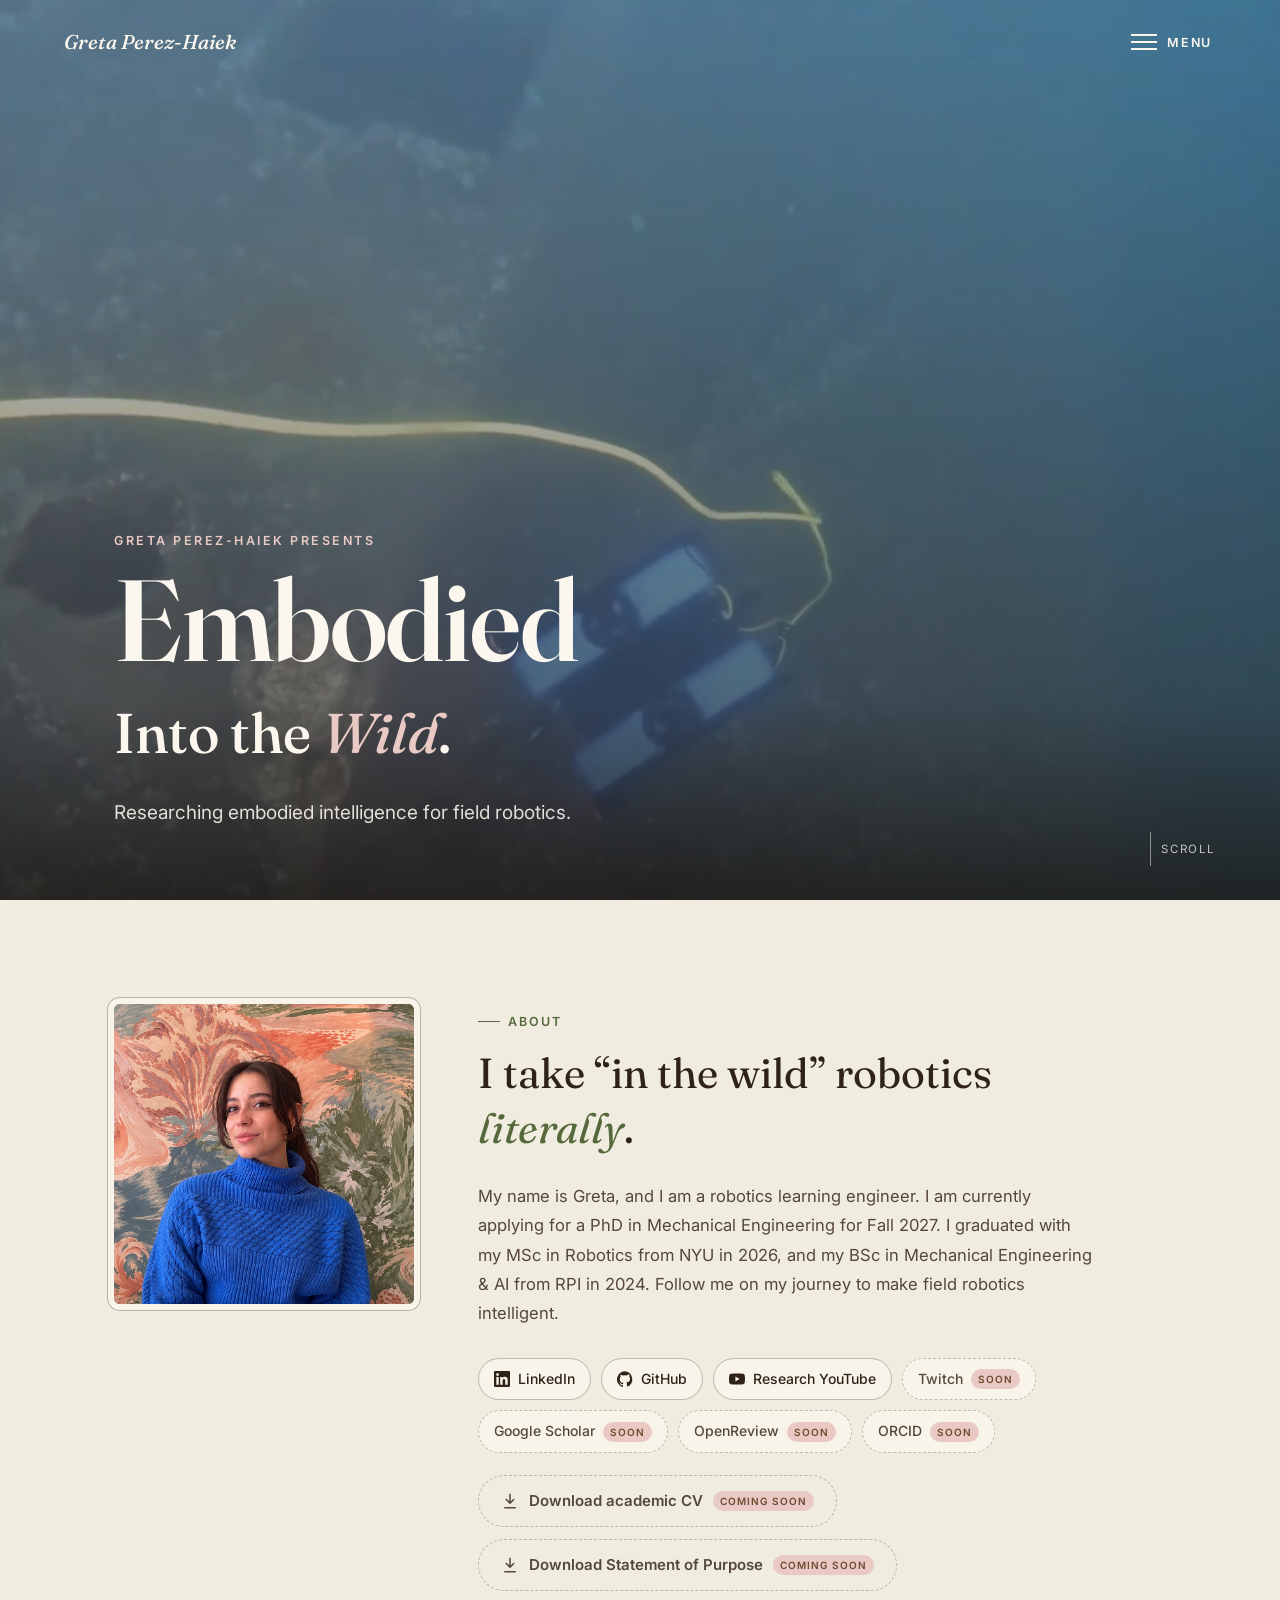
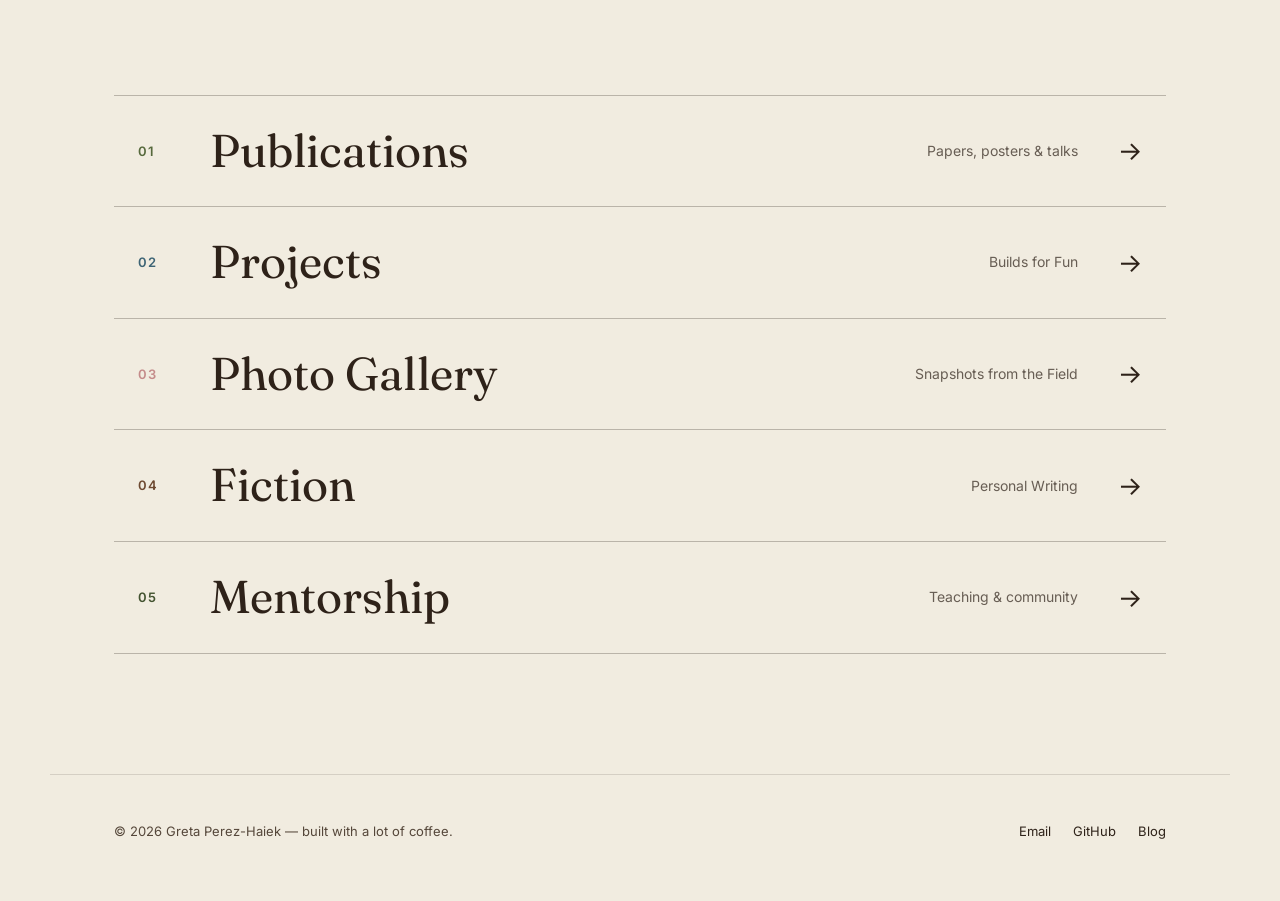
==== commit 7f12ff6b: "Add hero reel, headshot, gallery timeline, and real content across pages - Hero: replace placeholder" ====
--- a/index.html
+++ b/index.html
@@ -66,7 +66,7 @@
         I take &ldquo;in the wild&rdquo; robotics <em>literally</em>.
       </blockquote>
       <p class="statement-body reveal">
-        My name is Greta, and I am currently applying for a PhD in Mechanical Engineering for Fall 2027.
+        My name is Greta, and I am a robotics learning engineer. I am currently applying for a PhD in Mechanical Engineering for Fall 2027.
         I graduated with my MSc in Robotics from NYU in 2026, and my BSc in Mechanical
         Engineering &amp; AI from RPI in 2024. Follow me on my journey to make field robotics intelligent.
       </p>
@@ -111,13 +111,13 @@
       <span class="bar-num">01</span><span class="bar-title">Publications</span><span class="bar-sub">Papers, posters &amp; talks</span><span class="bar-arrow" aria-hidden="true">&rarr;</span>
     </a>
     <a class="bar reveal" style="--bc:var(--river)" href="projects.html">
-      <span class="bar-num">02</span><span class="bar-title">Projects</span><span class="bar-sub">Builds &amp; field work</span><span class="bar-arrow" aria-hidden="true">&rarr;</span>
+      <span class="bar-num">02</span><span class="bar-title">Projects</span><span class="bar-sub">Builds for Fun</span><span class="bar-arrow" aria-hidden="true">&rarr;</span>
     </a>
     <a class="bar reveal" style="--bc:var(--rose)" href="gallery.html">
-      <span class="bar-num">03</span><span class="bar-title">Photo Gallery</span><span class="bar-sub">From the field</span><span class="bar-arrow" aria-hidden="true">&rarr;</span>
+      <span class="bar-num">03</span><span class="bar-title">Photo Gallery</span><span class="bar-sub">Snapshots from the Field</span><span class="bar-arrow" aria-hidden="true">&rarr;</span>
     </a>
     <a class="bar reveal" style="--bc:var(--bark)" href="fiction.html">
-      <span class="bar-num">04</span><span class="bar-title">Fiction</span><span class="bar-sub">Writing</span><span class="bar-arrow" aria-hidden="true">&rarr;</span>
+      <span class="bar-num">04</span><span class="bar-title">Fiction</span><span class="bar-sub">Personal Writing</span><span class="bar-arrow" aria-hidden="true">&rarr;</span>
     </a>
     <a class="bar reveal" style="--bc:var(--moss-dim)" href="mentorship.html">
       <span class="bar-num">05</span><span class="bar-title">Mentorship</span><span class="bar-sub">Teaching &amp; community</span><span class="bar-arrow" aria-hidden="true">&rarr;</span>
--- a/assets/css/style.css
+++ b/assets/css/style.css
@@ -417,6 +417,22 @@
   margin-top: 10px;
 }
 
+.intro-para {
+  max-width: 68ch;
+  color: var(--ink-soft);
+  font-size: clamp(15px, 1.3vw, 17px);
+  line-height: 1.75;
+  padding-top: 48px;
+  padding-bottom: 8px;
+}
+.intro-para a { color: var(--ink); text-decoration-color: var(--line-strong); }
+.intro-para a:hover { color: var(--rust); }
+
+.fiction-empty { max-width: var(--container); margin: 0 auto; padding: 60px var(--gutter) 160px; text-align: center; }
+.fiction-empty-emoji { font-size: 44px; margin-bottom: 22px; }
+.fiction-empty-line { font-family: var(--font-display); font-style: italic; font-size: clamp(22px, 3vw, 32px); margin: 0 0 10px; }
+.fiction-empty-sub { color: var(--ink-soft); font-size: 15px; }
+
 /* ---------- statement / intro section ---------- */
 
 .statement {
@@ -467,7 +483,7 @@
   align-items: start;
 }
 .headshot {
-  position: relative; aspect-ratio: 1; border-radius: 50%; overflow: hidden;
+  position: relative; aspect-ratio: 1; border-radius: 6px; overflow: hidden;
   background: radial-gradient(circle at 30% 30%, var(--rose-soft), var(--rose) 45%, var(--bark) 100%);
   box-shadow: 0 0 0 6px var(--paper), 0 0 0 7px var(--line-strong);
   display: flex; align-items: center; justify-content: center;
@@ -659,6 +675,7 @@
 /* ---------- entry list (Publications / Projects / Fiction / Mentorship / Blog) ---------- */
 
 .entry-list { display: flex; flex-direction: column; }
+.entry-list-more { margin-top: 30px; }
 .entry {
   display: grid;
   grid-template-columns: 120px 1fr auto;
@@ -870,7 +887,11 @@
   border-radius: 4px;
   background: linear-gradient(150deg, var(--tc1, #56693c), var(--tc2, #3d6475));
   grid-column: 1;
-}
+  overflow: hidden;
+}
+.timeline-entry .tl-photo img { width: 100%; height: 100%; object-fit: cover; object-position: top center; display: block; }
+.timeline-entry .tl-photo.dual { display: flex; gap: 4px; }
+.timeline-entry .tl-photo.dual img { flex: 1; min-width: 0; }
 .timeline-entry .tl-copy { grid-column: 3; }
 .timeline-entry.flip .tl-photo { grid-column: 3; }
 .timeline-entry.flip .tl-copy { grid-column: 1; text-align: right; }
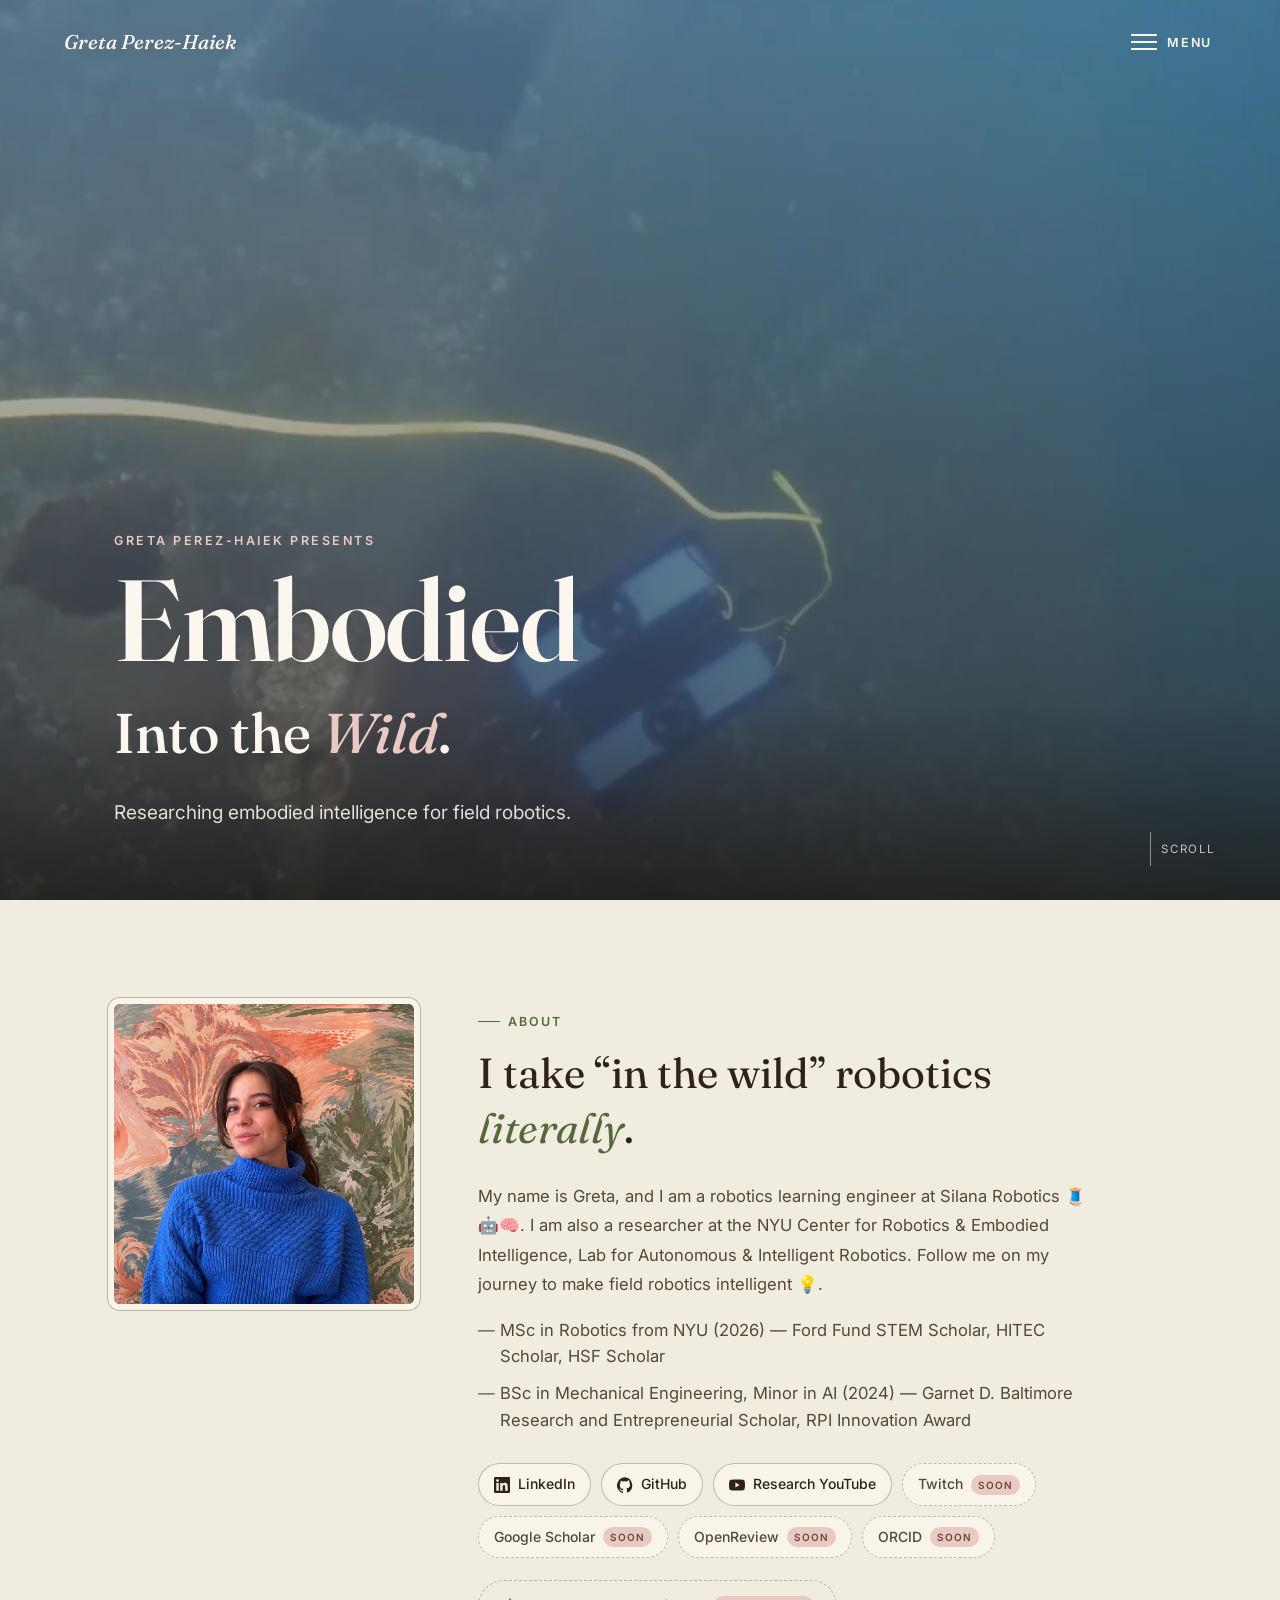
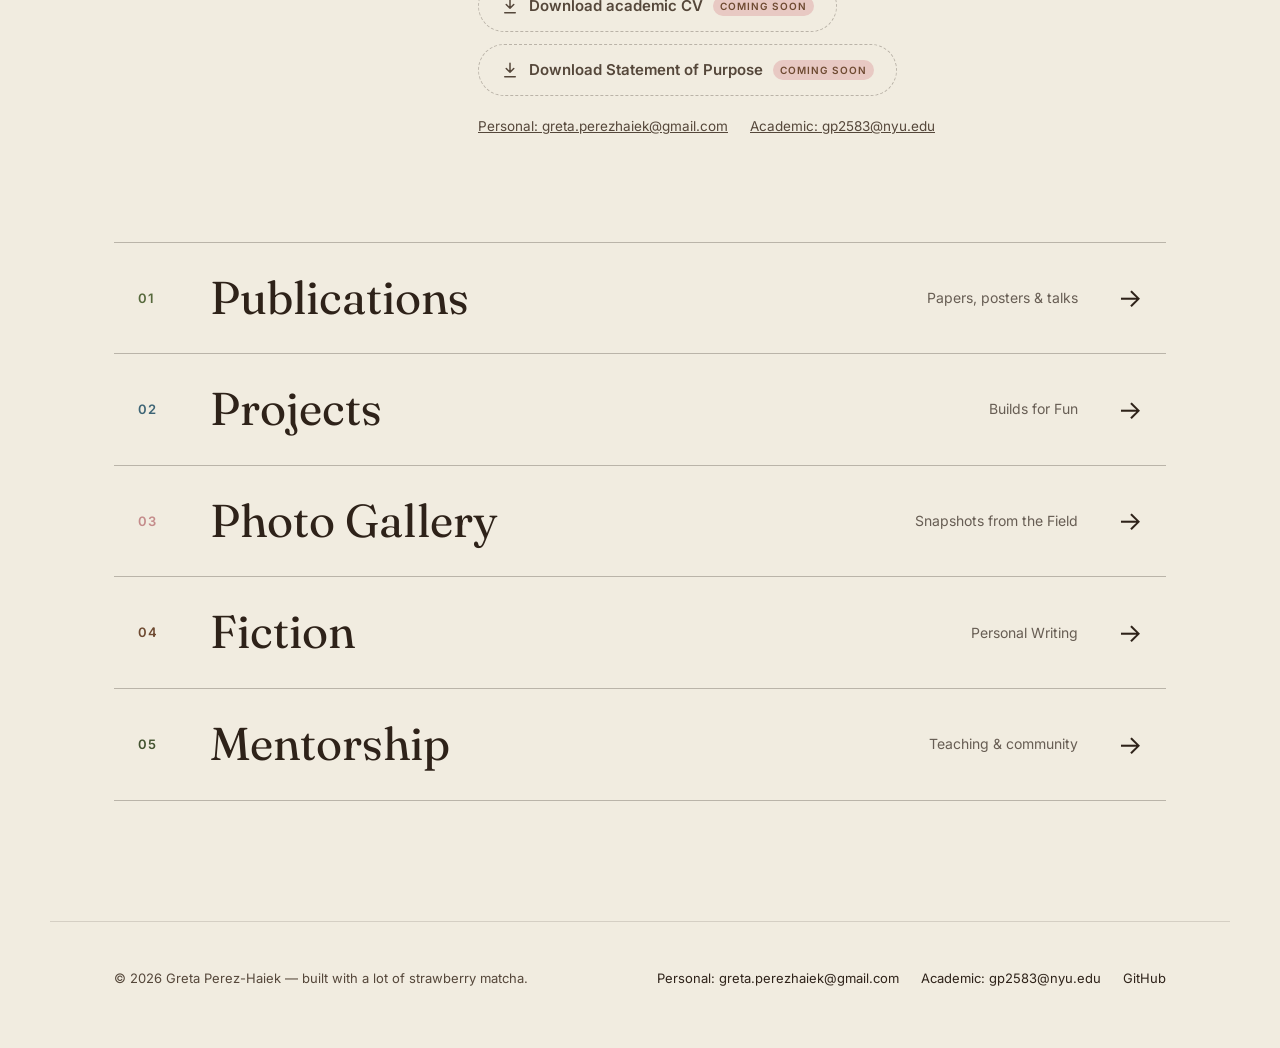
==== commit 06caf8de: "Rework gallery into a photo board, trim hero reel, remove blog, update About - Hero reel: drop the t" ====
--- a/index.html
+++ b/index.html
@@ -28,7 +28,6 @@
       <li><a href="gallery.html"><span class="num">04</span> Photo Gallery</a></li>
       <li><a href="fiction.html"><span class="num">05</span> Fiction</a></li>
       <li><a href="mentorship.html"><span class="num">06</span> Mentorship</a></li>
-      <li><a href="blog.html"><span class="num">07</span> Blog</a></li>
     </ul>
     <div class="overlay-nav-foot">
       <span>&copy; <span class="js-year"></span> Greta Perez-Haiek</span>
@@ -66,10 +65,13 @@
         I take &ldquo;in the wild&rdquo; robotics <em>literally</em>.
       </blockquote>
       <p class="statement-body reveal">
-        My name is Greta, and I am a robotics learning engineer. I am currently applying for a PhD in Mechanical Engineering for Fall 2027.
-        I graduated with my MSc in Robotics from NYU in 2026, and my BSc in Mechanical
-        Engineering &amp; AI from RPI in 2024. Follow me on my journey to make field robotics intelligent.
+        My name is Greta, and I am a robotics learning engineer at Silana Robotics &#129525;&#129302;&#129504;. I am also a researcher at the NYU Center for Robotics &amp; Embodied Intelligence, Lab for Autonomous &amp; Intelligent Robotics. Follow me on my journey to make field robotics intelligent &#128161;.
       </p>
+
+      <ul class="statement-list reveal">
+        <li>MSc in Robotics from NYU (2026) — Ford Fund STEM Scholar, HITEC Scholar, HSF Scholar</li>
+        <li>BSc in Mechanical Engineering, Minor in AI (2024) — Garnet D. Baltimore Research and Entrepreneurial Scholar, RPI Innovation Award</li>
+      </ul>
 
       <div class="profile-links reveal" aria-label="Profiles">
         <a class="pl" href="https://www.linkedin.com/in/greta-perez-haiek-7722bb211/" target="_blank" rel="noopener">
@@ -103,6 +105,11 @@
           <small class="cv-soon">coming soon</small>
         </a>
       </div>
+
+      <div class="contact-line reveal">
+        <a href="mailto:greta.perezhaiek@gmail.com">Personal: greta.perezhaiek@gmail.com</a>
+        <a href="mailto:gp2583@nyu.edu">Academic: gp2583@nyu.edu</a>
+      </div>
     </div>
   </section>
 
@@ -125,11 +132,11 @@
   </nav>
 
   <footer class="site-footer">
-    <span>&copy; <span class="js-year"></span> Greta Perez-Haiek — built with a lot of coffee.</span>
+    <span>&copy; <span class="js-year"></span> Greta Perez-Haiek — built with a lot of strawberry matcha.</span>
     <span class="footer-links">
-      <a href="mailto:greta.perezhaiek@gmail.com">Email</a>
+      <a href="mailto:greta.perezhaiek@gmail.com">Personal: greta.perezhaiek@gmail.com</a>
+      <a href="mailto:gp2583@nyu.edu">Academic: gp2583@nyu.edu</a>
       <a href="https://github.com/mythicane">GitHub</a>
-      <a href="blog.html">Blog</a>
     </span>
   </footer>
 
--- a/assets/css/style.css
+++ b/assets/css/style.css
@@ -456,6 +456,21 @@
   line-height: 1.75;
   max-width: 62ch;
 }
+.statement .statement-list {
+  list-style: none;
+  margin: 18px 0 0;
+  padding: 0;
+  color: var(--ink-soft);
+  font-size: clamp(15px, 1.3vw, 17px);
+  line-height: 1.6;
+  max-width: 62ch;
+}
+.statement .statement-list li { position: relative; padding-left: 22px; margin-bottom: 10px; }
+.statement .statement-list li::before { content: "—"; position: absolute; left: 0; color: var(--rust); }
+
+.contact-line { display: flex; flex-wrap: wrap; gap: 8px 22px; margin-top: 20px; font-size: 13.5px; color: var(--ink-soft); }
+.contact-line a { color: var(--ink-soft); }
+.contact-line a:hover { color: var(--rust); }
 .statement .statement-meta {
   margin-top: 28px;
   display: flex;
@@ -847,94 +862,28 @@
 .lightbox-next { right: clamp(10px, 3vw, 40px); top: 50%; transform: translateY(-50%); }
 .lightbox-close:hover, .lightbox-prev:hover, .lightbox-next:hover { border-color: #fbf7ee; }
 
-/* ---------- Photo gallery timeline ---------- */
-
-.timeline {
-  position: relative;
-  padding: 0 var(--gutter) 140px;
+/* ---------- Photo gallery board ---------- */
+
+.gallery-board {
   max-width: var(--container);
   margin: 0 auto;
-}
-.timeline-axis {
-  position: absolute;
-  left: 50%;
-  top: 0;
-  bottom: 140px;
-  width: 2px;
-  background: var(--line);
-  transform: translateX(-50%);
-}
-.timeline-axis-fill {
-  position: absolute;
-  left: 0;
-  top: 0;
-  width: 100%;
-  height: var(--progress, 0%);
-  background: var(--rust);
-  transition: height 0.08s linear;
-}
-
-.timeline-entry {
-  position: relative;
-  display: grid;
-  grid-template-columns: 1fr 60px 1fr;
-  align-items: center;
-  gap: 0 34px;
-  padding: 56px 0;
-}
-.timeline-entry .tl-photo {
-  aspect-ratio: 4/3;
-  border-radius: 4px;
-  background: linear-gradient(150deg, var(--tc1, #56693c), var(--tc2, #3d6475));
-  grid-column: 1;
-  overflow: hidden;
-}
-.timeline-entry .tl-photo img { width: 100%; height: 100%; object-fit: cover; object-position: top center; display: block; }
-.timeline-entry .tl-photo.dual { display: flex; gap: 4px; }
-.timeline-entry .tl-photo.dual img { flex: 1; min-width: 0; }
-.timeline-entry .tl-copy { grid-column: 3; }
-.timeline-entry.flip .tl-photo { grid-column: 3; }
-.timeline-entry.flip .tl-copy { grid-column: 1; text-align: right; }
-
-.timeline-entry .tl-node {
-  grid-column: 2;
-  width: 14px;
-  height: 14px;
-  border-radius: 50%;
-  background: var(--paper);
-  border: 2px solid var(--line-strong);
-  justify-self: center;
-  position: relative;
-  z-index: 1;
-  transition: background 0.3s ease, border-color 0.3s ease, transform 0.3s ease;
-}
-.timeline-entry.in-view .tl-node {
-  background: var(--rust);
-  border-color: var(--rust);
-  transform: scale(1.25);
-}
-
-.timeline-entry .tl-year {
-  font-family: var(--font-display);
-  font-style: italic;
-  color: var(--rust);
-  font-size: 15px;
-  margin-bottom: 8px;
-  display: block;
-}
-.timeline-entry .tl-title { font-size: clamp(19px, 2.2vw, 25px); margin: 0 0 8px; }
-.timeline-entry .tl-desc { color: var(--ink-soft); font-size: 14.5px; max-width: 46ch; }
-.timeline-entry.flip .tl-desc { margin-left: auto; }
-
-@media (max-width: 780px) {
-  .timeline-axis { left: 22px; }
-  .timeline-entry, .timeline-entry.flip {
-    grid-template-columns: 44px 1fr;
-    text-align: left !important;
-  }
-  .timeline-entry .tl-node, .timeline-entry.flip .tl-node { grid-column: 1; }
-  .timeline-entry .tl-photo, .timeline-entry.flip .tl-photo { grid-column: 2; }
-  .timeline-entry .tl-copy, .timeline-entry.flip .tl-copy { grid-column: 2; margin-left: 0 !important; }
+  padding: 0 var(--gutter) 140px;
+  column-count: 3;
+  column-gap: clamp(16px, 2.2vw, 28px);
+}
+@media (max-width: 900px) { .gallery-board { column-count: 2; } }
+@media (max-width: 560px) { .gallery-board { column-count: 1; } }
+
+.gallery-tile {
+  break-inside: avoid;
+  margin: 0 0 clamp(16px, 2.2vw, 28px);
+}
+.gallery-tile img { width: 100%; display: block; border-radius: 4px; }
+.gallery-tile figcaption {
+  margin-top: 8px;
+  font-size: 11px;
+  letter-spacing: 0.02em;
+  color: var(--ink-soft);
 }
 
 /* ---------- footer ---------- */
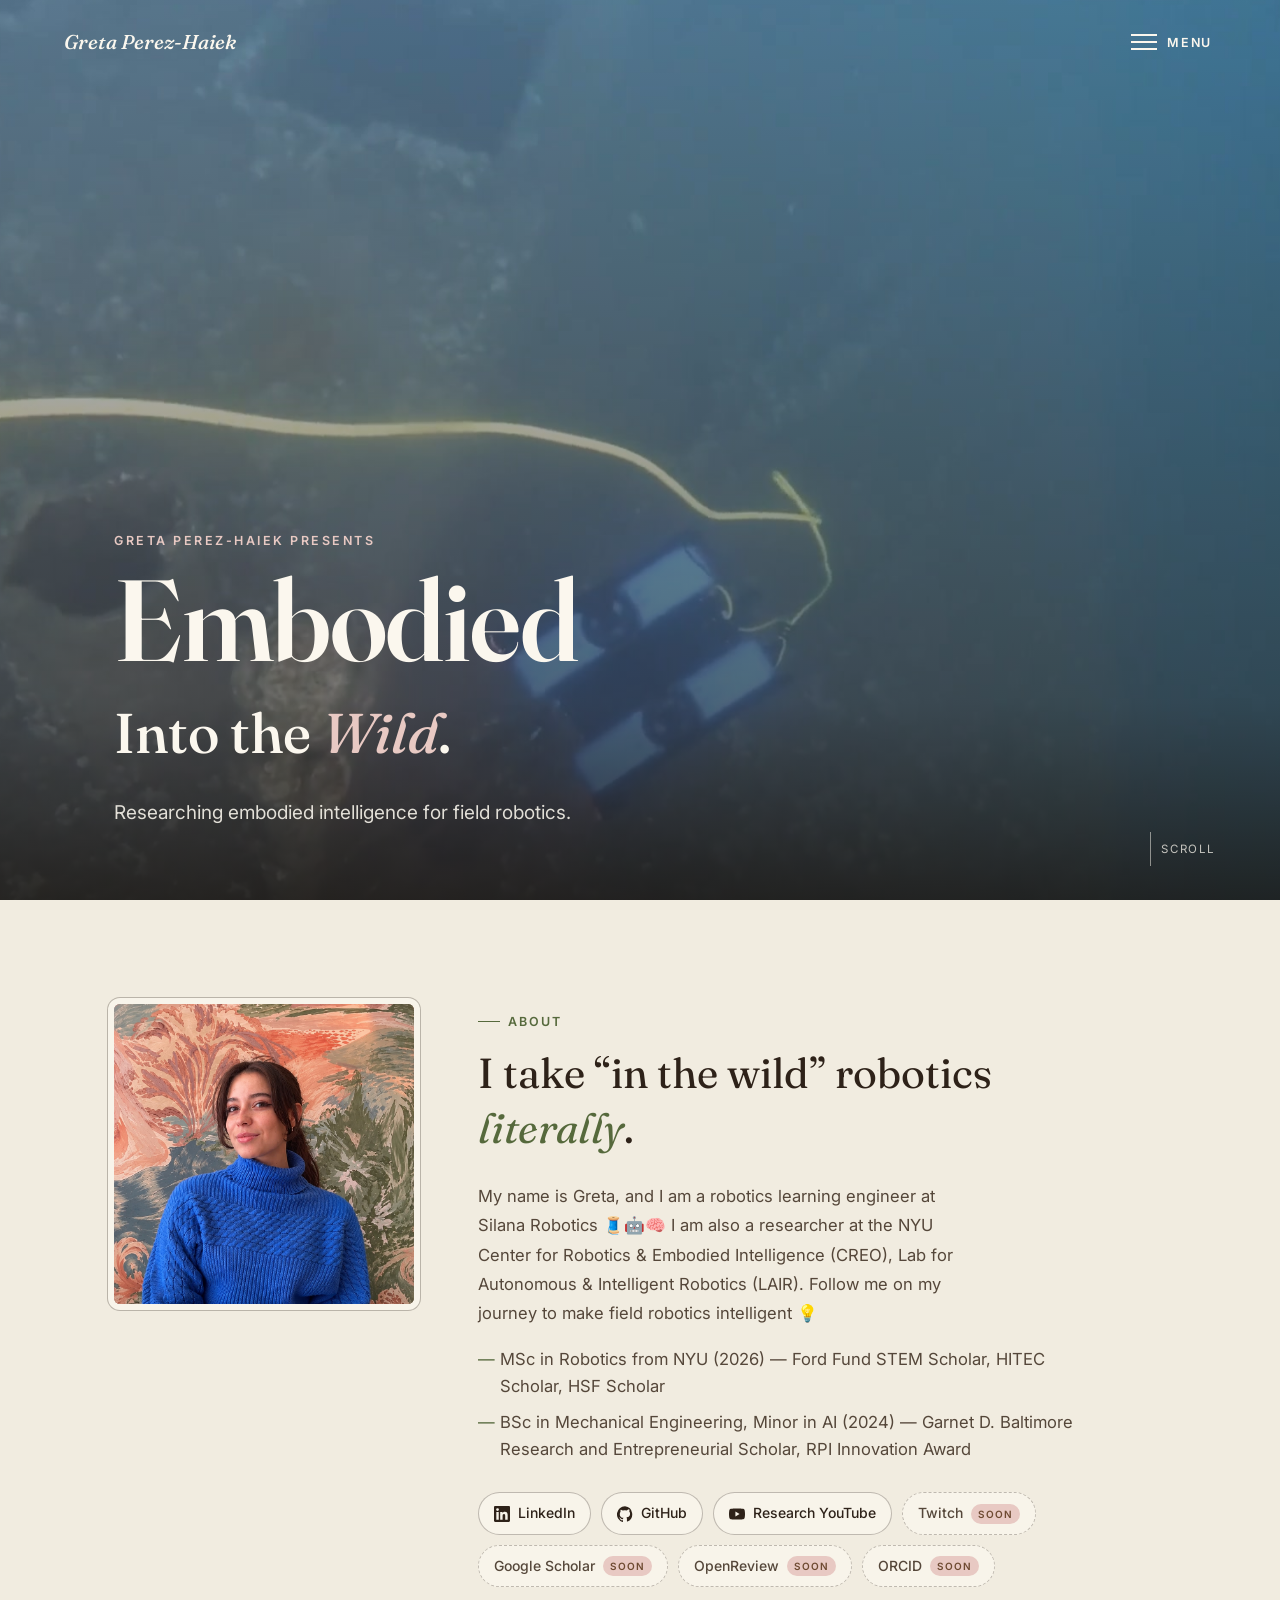
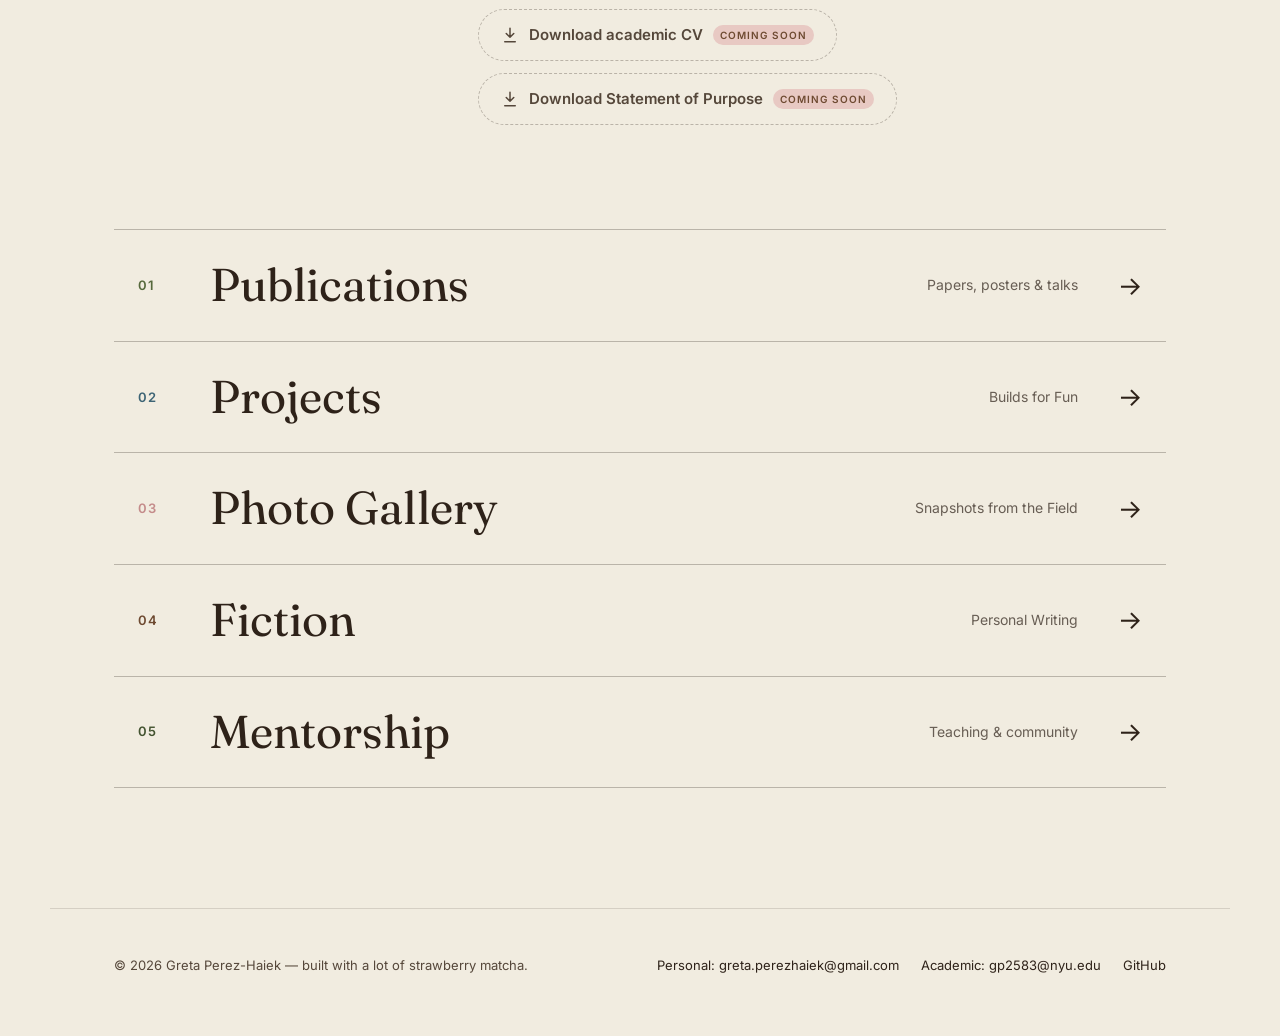
==== commit 1208ad66: "Trim hero reel further, simplify page copy, embed mentorship PDF - Hero reel: re-trim shore clip to " ====
--- a/index.html
+++ b/index.html
@@ -64,8 +64,8 @@
       <blockquote class="reveal">
         I take &ldquo;in the wild&rdquo; robotics <em>literally</em>.
       </blockquote>
-      <p class="statement-body reveal">
-        My name is Greta, and I am a robotics learning engineer at Silana Robotics &#129525;&#129302;&#129504;. I am also a researcher at the NYU Center for Robotics &amp; Embodied Intelligence, Lab for Autonomous &amp; Intelligent Robotics. Follow me on my journey to make field robotics intelligent &#128161;.
+      <p class="statement-body statement-body-narrow reveal">
+        My name is Greta, and I am a robotics learning engineer at Silana Robotics &#129525;&#129302;&#129504; I am also a researcher at the NYU Center for Robotics &amp; Embodied Intelligence (CREO), Lab for Autonomous &amp; Intelligent Robotics (LAIR). Follow me on my journey to make field robotics intelligent &#128161;
       </p>
 
       <ul class="statement-list reveal">
@@ -105,11 +105,6 @@
           <small class="cv-soon">coming soon</small>
         </a>
       </div>
-
-      <div class="contact-line reveal">
-        <a href="mailto:greta.perezhaiek@gmail.com">Personal: greta.perezhaiek@gmail.com</a>
-        <a href="mailto:gp2583@nyu.edu">Academic: gp2583@nyu.edu</a>
-      </div>
     </div>
   </section>
 
--- a/assets/css/style.css
+++ b/assets/css/style.css
@@ -428,6 +428,15 @@
 .intro-para a { color: var(--ink); text-decoration-color: var(--line-strong); }
 .intro-para a:hover { color: var(--rust); }
 
+.pdf-embed { padding-bottom: 140px; }
+.pdf-embed iframe {
+  width: 100%;
+  height: 85vh;
+  border: 1px solid var(--line-strong);
+  border-radius: 4px;
+  display: block;
+}
+
 .fiction-empty { max-width: var(--container); margin: 0 auto; padding: 60px var(--gutter) 160px; text-align: center; }
 .fiction-empty-emoji { font-size: 44px; margin-bottom: 22px; }
 .fiction-empty-line { font-family: var(--font-display); font-style: italic; font-size: clamp(22px, 3vw, 32px); margin: 0 0 10px; }
@@ -456,6 +465,7 @@
   line-height: 1.75;
   max-width: 62ch;
 }
+.statement .statement-body-narrow { max-width: 50ch; }
 .statement .statement-list {
   list-style: none;
   margin: 18px 0 0;
@@ -468,9 +478,6 @@
 .statement .statement-list li { position: relative; padding-left: 22px; margin-bottom: 10px; }
 .statement .statement-list li::before { content: "—"; position: absolute; left: 0; color: var(--rust); }
 
-.contact-line { display: flex; flex-wrap: wrap; gap: 8px 22px; margin-top: 20px; font-size: 13.5px; color: var(--ink-soft); }
-.contact-line a { color: var(--ink-soft); }
-.contact-line a:hover { color: var(--rust); }
 .statement .statement-meta {
   margin-top: 28px;
   display: flex;
